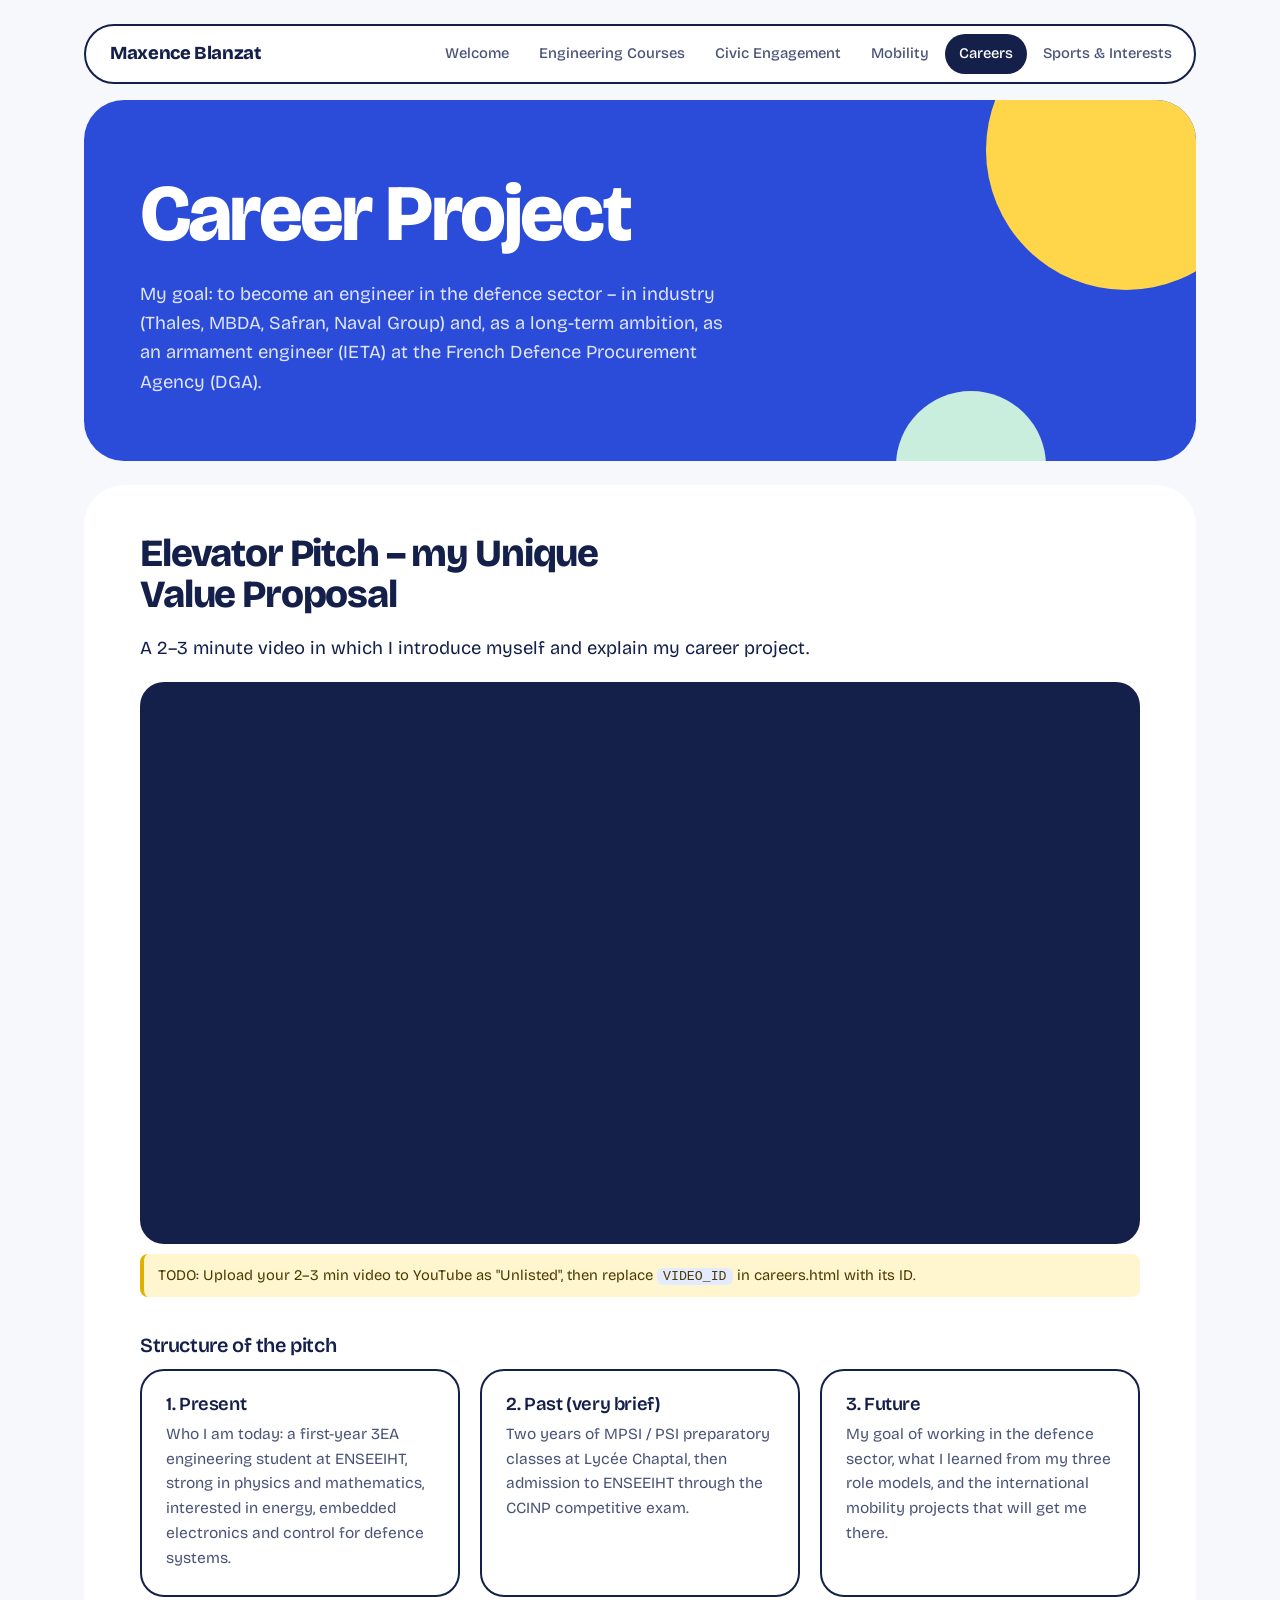
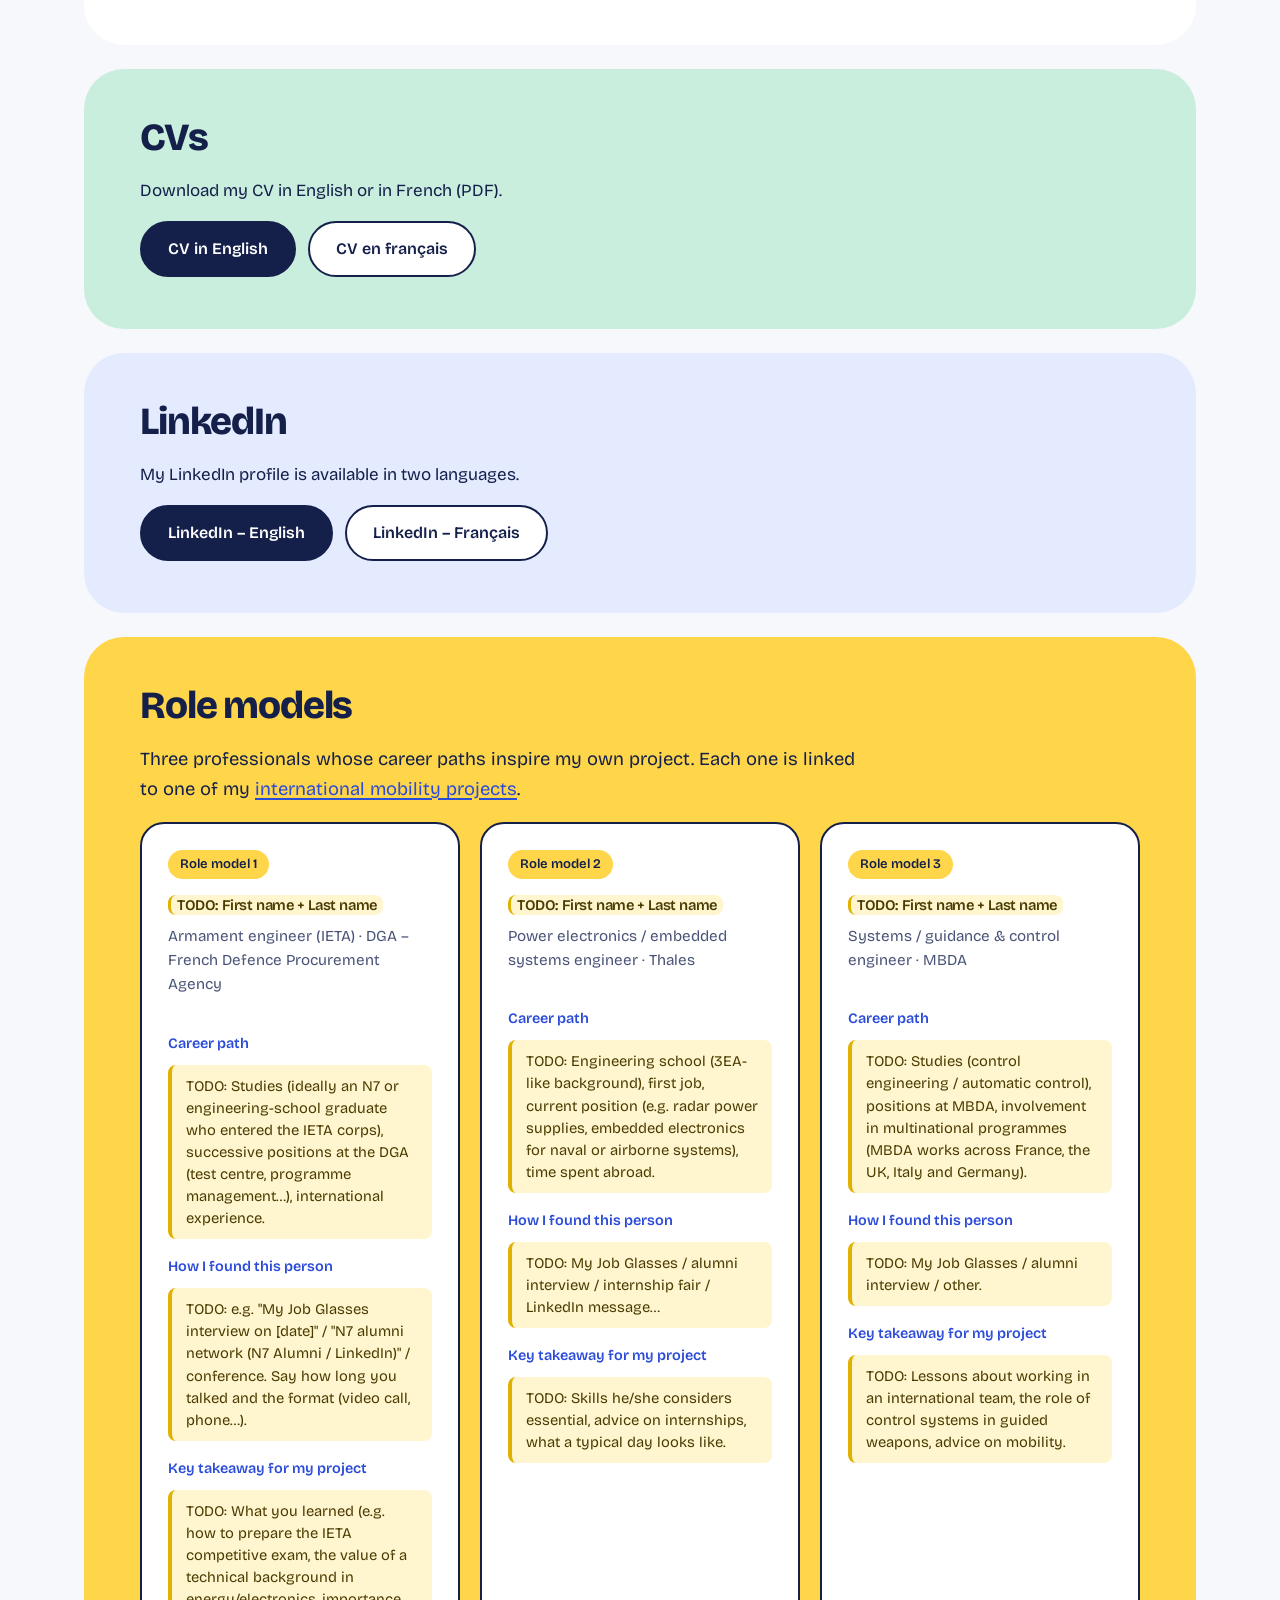
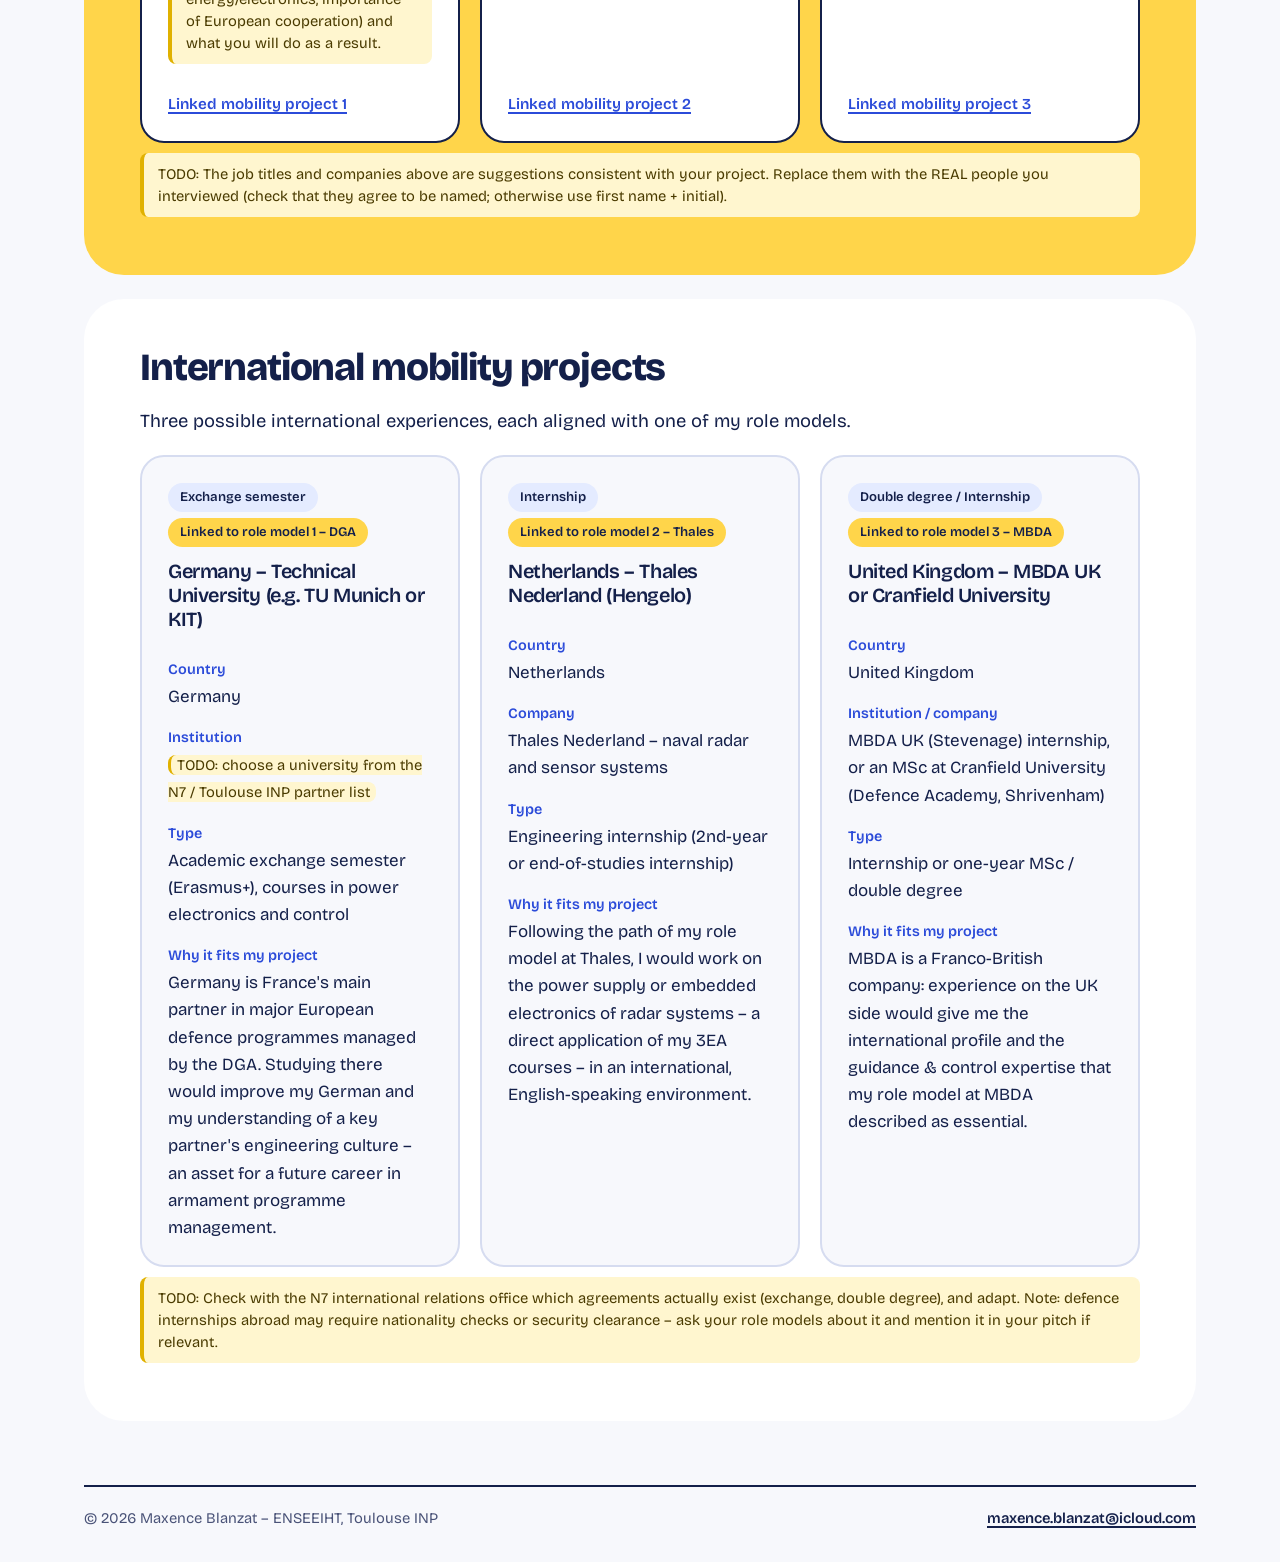
==== careers.html @ 6c9b97d9 "Add real CVs, hackathon project and internship - Publish EN and FR CVs, without the phone number - P" ====
<!DOCTYPE html>
<html lang="en">
<head>
  <meta charset="UTF-8">
  <meta name="viewport" content="width=device-width, initial-scale=1">
  <title>Careers | Maxence Blanzat – ePortfolio</title>
  <link rel="stylesheet" href="style.css?v=2">
</head>
<body>

<header class="site-header">
  <div class="container">
    <a class="brand" href="index.html">Maxence Blanzat <span>| ePortfolio</span></a>
    <nav aria-label="Main navigation">
      <ul class="nav">
        <li><a href="index.html">Welcome</a></li>
        <li><a href="projects.html">Engineering Courses</a></li>
        <li><a href="civic.html">Civic Engagement</a></li>
        <li><a href="mobility.html">Mobility</a></li>
        <li><a href="careers.html" class="active" aria-current="page">Careers</a></li>
        <li><a href="sports.html">Sports &amp; Interests</a></li>
      </ul>
    </nav>
  </div>
</header>

<section class="page-hero">
  <div class="container">
    <h1>Career Project</h1>
    <p>
      My goal: to become an engineer in the defence sector – in industry (Thales, MBDA, Safran,
      Naval Group) and, as a long-term ambition, as an armament engineer (IETA) at the French
      Defence Procurement Agency (DGA).
    </p>
  </div>
</section>

<main class="container">

  <!-- ================= ELEVATOR PITCH ================= -->
  <section class="section" id="elevator-pitch">
    <h2>Elevator Pitch – my Unique Value Proposal</h2>
    <p class="lead">A 2–3 minute video in which I introduce myself and explain my career project.</p>

    <div class="video-wrapper">
      <!-- Replace VIDEO_ID with the ID of your unlisted YouTube video
           (the part after "watch?v=" in the URL, e.g. dQw4w9WgXcQ) -->
      <iframe
        src="https://www.youtube-nocookie.com/embed/VIDEO_ID"
        title="Elevator pitch – Maxence Blanzat"
        loading="lazy"
        allow="accelerometer; autoplay; clipboard-write; encrypted-media; gyroscope; picture-in-picture; web-share"
        referrerpolicy="strict-origin-when-cross-origin"
        allowfullscreen></iframe>
    </div>
    <div class="todo">TODO: Upload your 2–3 min video to YouTube as "Unlisted", then replace <code>VIDEO_ID</code>
      in careers.html with its ID.</div>

    <h3>Structure of the pitch</h3>
    <div class="pitch-structure">
      <div>
        <h4>1. Present</h4>
        <p>Who I am today: a first-year 3EA engineering student at ENSEEIHT, strong in physics and
          mathematics, interested in energy, embedded electronics and control for defence systems.</p>
      </div>
      <div>
        <h4>2. Past (very brief)</h4>
        <p>Two years of MPSI / PSI preparatory classes at Lycée Chaptal, then admission to ENSEEIHT
          through the CCINP competitive exam.</p>
      </div>
      <div>
        <h4>3. Future</h4>
        <p>My goal of working in the defence sector, what I learned from my three role models, and the
          international mobility projects that will get me there.</p>
      </div>
    </div>
  </section>

  <!-- ================= CVs ================= -->
  <section class="section" id="cv">
    <h2>CVs</h2>
    <p>Download my CV in English or in French (PDF).</p>
    <div class="btn-row">
      <a class="btn" href="assets/cv/CV_EN.pdf" download>CV in English</a>
      <a class="btn outline" href="assets/cv/CV_FR.pdf" download>CV en français</a>
    </div>
  </section>

  <!-- ================= LINKEDIN ================= -->
  <section class="section" id="linkedin">
    <h2>LinkedIn</h2>
    <p>My LinkedIn profile is available in two languages.</p>
    <div class="btn-row">
      <a class="btn" href="https://www.linkedin.com/in/maxence-blanzat-713523433/?locale=en_US" target="_blank" rel="noopener">LinkedIn – English</a>
      <a class="btn outline" href="https://fr.linkedin.com/in/maxence-blanzat-713523433" target="_blank" rel="noopener">LinkedIn – Français</a>
    </div>  </section>

  <!-- ================= ROLE MODELS ================= -->
  <section class="section" id="role-models">
    <h2>Role models</h2>
    <p class="lead">
      Three professionals whose career paths inspire my own project. Each one is linked to one of my
      <a href="#mobility-projects">international mobility projects</a>.
    </p>

    <div class="grid">
      <!-- Role model 1 -->
      <article class="card" id="role-model-1">
        <span class="badge gold">Role model 1</span>
        <h3><span class="todo">TODO: First name + Last name</span></h3>
        <p class="meta">Armament engineer (IETA) · DGA – French Defence Procurement Agency</p>
        <dl>
          <dt>Career path</dt>
          <dd><div class="todo">TODO: Studies (ideally an N7 or engineering-school graduate who entered the IETA corps),
            successive positions at the DGA (test centre, programme management…), international experience.</div></dd>
          <dt>How I found this person</dt>
          <dd><div class="todo">TODO: e.g. "My Job Glasses interview on [date]" / "N7 alumni network (N7 Alumni / LinkedIn)" / conference.
            Say how long you talked and the format (video call, phone…).</div></dd>
          <dt>Key takeaway for my project</dt>
          <dd><div class="todo">TODO: What you learned (e.g. how to prepare the IETA competitive exam, the value of a technical
            background in energy/electronics, importance of European cooperation) and what you will do as a result.</div></dd>
        </dl>
        <a class="link-rm" href="#mobility-1">Linked mobility project 1</a>
      </article>

      <!-- Role model 2 -->
      <article class="card" id="role-model-2">
        <span class="badge gold">Role model 2</span>
        <h3><span class="todo">TODO: First name + Last name</span></h3>
        <p class="meta">Power electronics / embedded systems engineer · Thales</p>
        <dl>
          <dt>Career path</dt>
          <dd><div class="todo">TODO: Engineering school (3EA-like background), first job, current position
            (e.g. radar power supplies, embedded electronics for naval or airborne systems), time spent abroad.</div></dd>
          <dt>How I found this person</dt>
          <dd><div class="todo">TODO: My Job Glasses / alumni interview / internship fair / LinkedIn message…</div></dd>
          <dt>Key takeaway for my project</dt>
          <dd><div class="todo">TODO: Skills he/she considers essential, advice on internships, what a typical day looks like.</div></dd>
        </dl>
        <a class="link-rm" href="#mobility-2">Linked mobility project 2</a>
      </article>

      <!-- Role model 3 -->
      <article class="card" id="role-model-3">
        <span class="badge gold">Role model 3</span>
        <h3><span class="todo">TODO: First name + Last name</span></h3>
        <p class="meta">Systems / guidance &amp; control engineer · MBDA</p>
        <dl>
          <dt>Career path</dt>
          <dd><div class="todo">TODO: Studies (control engineering / automatic control), positions at MBDA, involvement in
            multinational programmes (MBDA works across France, the UK, Italy and Germany).</div></dd>
          <dt>How I found this person</dt>
          <dd><div class="todo">TODO: My Job Glasses / alumni interview / other.</div></dd>
          <dt>Key takeaway for my project</dt>
          <dd><div class="todo">TODO: Lessons about working in an international team, the role of control systems in
            guided weapons, advice on mobility.</div></dd>
        </dl>
        <a class="link-rm" href="#mobility-3">Linked mobility project 3</a>
      </article>
    </div>
    <div class="todo">TODO: The job titles and companies above are suggestions consistent with your project. Replace them with
      the REAL people you interviewed (check that they agree to be named; otherwise use first name + initial).</div>
  </section>

  <!-- ================= INTERNATIONAL MOBILITY PROJECTS ================= -->
  <section class="section" id="mobility-projects">
    <h2>International mobility projects</h2>
    <p class="lead">Three possible international experiences, each aligned with one of my role models.</p>

    <div class="grid">
      <!-- Mobility 1 -->
      <article class="card" id="mobility-1">
        <span class="badge">Exchange semester</span>
        <span class="badge gold">Linked to role model 1 – DGA</span>
        <h3>Germany – Technical University (e.g. TU Munich or KIT)</h3>
        <dl>
          <dt>Country</dt>
          <dd>Germany</dd>
          <dt>Institution</dt>
          <dd><span class="todo">TODO: choose a university from the N7 / Toulouse INP partner list</span></dd>
          <dt>Type</dt>
          <dd>Academic exchange semester (Erasmus+), courses in power electronics and control</dd>
          <dt>Why it fits my project</dt>
          <dd>Germany is France's main partner in major European defence programmes managed by the DGA.
            Studying there would improve my German and my understanding of a key partner's engineering
            culture – an asset for a future career in armament programme management.</dd>
        </dl>
      </article>

      <!-- Mobility 2 -->
      <article class="card" id="mobility-2">
        <span class="badge">Internship</span>
        <span class="badge gold">Linked to role model 2 – Thales</span>
        <h3>Netherlands – Thales Nederland (Hengelo)</h3>
        <dl>
          <dt>Country</dt>
          <dd>Netherlands</dd>
          <dt>Company</dt>
          <dd>Thales Nederland – naval radar and sensor systems</dd>
          <dt>Type</dt>
          <dd>Engineering internship (2nd-year or end-of-studies internship)</dd>
          <dt>Why it fits my project</dt>
          <dd>Following the path of my role model at Thales, I would work on the power supply or embedded
            electronics of radar systems – a direct application of my 3EA courses – in an international,
            English-speaking environment.</dd>
        </dl>
      </article>

      <!-- Mobility 3 -->
      <article class="card" id="mobility-3">
        <span class="badge">Double degree / Internship</span>
        <span class="badge gold">Linked to role model 3 – MBDA</span>
        <h3>United Kingdom – MBDA UK or Cranfield University</h3>
        <dl>
          <dt>Country</dt>
          <dd>United Kingdom</dd>
          <dt>Institution / company</dt>
          <dd>MBDA UK (Stevenage) internship, or an MSc at Cranfield University (Defence Academy, Shrivenham)</dd>
          <dt>Type</dt>
          <dd>Internship or one-year MSc / double degree</dd>
          <dt>Why it fits my project</dt>
          <dd>MBDA is a Franco-British company: experience on the UK side would give me the international
            profile and the guidance &amp; control expertise that my role model at MBDA described as essential.</dd>
        </dl>
      </article>
    </div>
    <div class="todo">TODO: Check with the N7 international relations office which agreements actually exist (exchange,
      double degree), and adapt. Note: defence internships abroad may require nationality checks or security clearance –
      ask your role models about it and mention it in your pitch if relevant.</div>
  </section>

</main>

<footer class="site-footer">
  <div class="container">
    <span>© 2026 Maxence Blanzat – ENSEEIHT, Toulouse INP</span>
    <a href="mailto:maxence.blanzat@icloud.com">maxence.blanzat@icloud.com</a>
  </div>
</footer>

</body>
</html>
---- style.css ----
/* ==========================================================
   ePortfolio — Maxence Blanzat — shared stylesheet
   Canva-style portfolio: flat colour blocks, rounded "slides",
   one bold grotesque, arch-framed portrait
   ========================================================== */

@import url("https://fonts.googleapis.com/css2?family=Bricolage+Grotesque:opsz,wght@12..96,400;12..96,500;12..96,600;12..96,800&display=swap");

:root {
  --bg: #f7f8fc;
  --white: #ffffff;
  --ink: #14204a;
  --ink-2: #4a5378;
  --ink-3: #7c84a3;
  --cobalt: #2b4bd9;
  --cobalt-dark: #1d36a8;
  --sky: #e4ebff;
  --butter: #ffd54a;
  --mint: #c9eedd;
  --line: #d6dcf0;
  --todo-bg: #fff6cf;
  --todo-bar: #e0b100;

  --font: "Bricolage Grotesque", "Segoe UI", system-ui, sans-serif;

  --max: 1160px;
  --r-xl: 40px;
  --r-lg: 24px;
  --r-md: 16px;
}

*,
*::before,
*::after { box-sizing: border-box; }

html { scroll-behavior: smooth; }
@media (prefers-reduced-motion: reduce) {
  html { scroll-behavior: auto; }
  *, *::before, *::after { transition: none !important; animation: none !important; }
}

body {
  margin: 0;
  font-family: var(--font);
  font-optical-sizing: auto;
  font-size: 17px;
  line-height: 1.6;
  color: var(--ink);
  background: var(--bg);
  -webkit-font-smoothing: antialiased;
}

img { max-width: 100%; height: auto; display: block; }

a {
  color: var(--cobalt);
  text-decoration-thickness: 2px;
  text-underline-offset: 3px;
}
a:hover { color: var(--ink); }

:focus-visible {
  outline: 3px solid var(--cobalt);
  outline-offset: 3px;
  border-radius: 6px;
}

h1, h2, h3, h4 {
  font-weight: 800;
  color: var(--ink);
  line-height: 1.05;
  margin: 0 0 .5em;
  letter-spacing: -.02em;
}
h1 { font-size: clamp(2.6rem, 7vw, 5rem); letter-spacing: -.035em; }
h2 { font-size: clamp(1.7rem, 3.4vw, 2.4rem); letter-spacing: -.03em; }
h3 { font-size: 1.25rem; font-weight: 600; line-height: 1.2; }
h4 { font-size: 1.05rem; font-weight: 600; }
p  { margin: 0 0 1em; }
strong { font-weight: 600; }
code { font-size: .9em; background: var(--sky); padding: 1px 6px; border-radius: 6px; }

.container {
  max-width: var(--max);
  margin: 0 auto;
  padding-inline: 24px;
}

/* ---------- Header: floating pill nav ---------- */

.site-header {
  position: sticky;
  top: 12px;
  z-index: 10;
  padding-top: 12px;
}

.site-header .container {
  display: flex;
  align-items: center;
  justify-content: space-between;
  gap: 16px;
  background: var(--white);
  border: 2px solid var(--ink);
  border-radius: 999px;
  padding: 8px 8px 8px 24px;
  max-width: calc(var(--max) - 48px);
}

.brand {
  font-weight: 800;
  font-size: 1.15rem;
  letter-spacing: -.02em;
  color: var(--ink);
  text-decoration: none;
  white-space: nowrap;
}
.brand span { display: none; }
.brand:hover { color: var(--cobalt); }

.site-header nav { min-width: 0; }

.nav {
  display: flex;
  gap: 2px;
  list-style: none;
  margin: 0;
  padding: 0;
  overflow-x: auto;
  scrollbar-width: none;
}
.nav::-webkit-scrollbar { display: none; }

.nav a {
  display: block;
  padding: 8px 14px;
  border-radius: 999px;
  color: var(--ink-2);
  text-decoration: none;
  font-size: .92rem;
  font-weight: 500;
  white-space: nowrap;
}
.nav a:hover { background: var(--sky); color: var(--ink); }
.nav a.active,
.nav a[aria-current="page"] {
  background: var(--ink);
  color: var(--white);
}

/* ---------- Page hero (inner pages): big colour slide ---------- */

.page-hero { padding-block: 28px 0; }

.page-hero .container {
  position: relative;
  overflow: hidden;
  background: var(--cobalt);
  color: var(--white);
  border-radius: var(--r-xl);
  padding: 72px 56px 64px;
  max-width: calc(var(--max) - 48px);
}
.page-hero .container::before,
.page-hero .container::after {
  content: "";
  position: absolute;
  border-radius: 50%;
  pointer-events: none;
}
.page-hero .container::before {
  width: 280px; height: 280px;
  right: -70px; top: -90px;
  background: var(--butter);
}
.page-hero .container::after {
  width: 150px; height: 150px;
  right: 150px; bottom: -80px;
  background: var(--mint);
}
.page-hero h1 {
  position: relative;
  z-index: 1;
  color: var(--white);
  max-width: 14ch;
  margin-bottom: .3em;
}
.page-hero p {
  position: relative;
  z-index: 1;
  max-width: 600px;
  margin: 0;
  font-size: 1.15rem;
  color: #dfe5ff;
}

/* ---------- Home hero: stacked name + arch portrait ---------- */

.hero-home .container {
  display: grid;
  grid-template-columns: minmax(0, 1.25fr) minmax(0, 1fr);
  gap: 40px;
  align-items: center;
  background: var(--sky);
  color: var(--ink);
  padding: 64px 56px;
}
.hero-home .container::before {
  width: 360px; height: 360px;
  right: 6%; top: 50%;
  transform: translateY(-50%);
  background: var(--butter);
}
.hero-home .container::after {
  width: 120px; height: 120px;
  right: -30px; left: auto; bottom: -40px;
  background: var(--mint);
}

.hero-text { position: relative; z-index: 1; }

.hello {
  display: inline-block;
  background: var(--white);
  border: 2px solid var(--ink);
  border-radius: 999px;
  padding: 4px 16px;
  font-weight: 600;
  margin-bottom: 20px;
}

.hero-home h1 {
  color: var(--ink);
  font-size: clamp(3.2rem, 9vw, 7rem);
  line-height: .88;
  letter-spacing: -.05em;
  max-width: none;
  margin-bottom: 28px;
}
.hero-home h1 span { display: block; }

.hero-home p { color: var(--ink-2); font-size: 1.08rem; max-width: 520px; }
.hero-home p.tagline {
  color: var(--ink);
  font-size: 1.3rem;
  font-weight: 500;
  line-height: 1.35;
  margin-bottom: .6em;
}
.hero-home .btn-row { margin-top: 28px; position: relative; }

.hero-visual {
  position: relative;
  z-index: 1;
  justify-self: center;
  width: min(100%, 340px);
}
.profile-photo {
  width: 100%;
  aspect-ratio: 4 / 5;
  object-fit: cover;
  object-position: 50% 30%;
  border-radius: 999px 999px var(--r-lg) var(--r-lg);
  border: 3px solid var(--ink);
  background: var(--white);
}
.sticker {
  position: absolute;
  left: -34px;
  bottom: 40px;
  width: 112px;
  height: 112px;
  display: grid;
  place-content: center;
  text-align: center;
  background: var(--cobalt);
  color: var(--white);
  border: 3px solid var(--ink);
  border-radius: 50%;
  font-weight: 800;
  font-size: 1.05rem;
  line-height: 1.1;
  transform: rotate(-12deg);
}
.sticker small { display: block; font-weight: 500; font-size: .78rem; }

/* ---------- Sections: rounded colour "slides" ---------- */

main {
  padding-block: 24px 64px;
  display: flex;
  flex-direction: column;
  gap: 24px;
}

.section {
  background: var(--white);
  border-radius: var(--r-xl);
  padding: 48px 56px;
  scroll-margin-top: 110px;
}
main > .section:nth-of-type(4n + 2) { background: var(--mint); }
main > .section:nth-of-type(4n + 3) { background: var(--sky); }
main > .section:nth-of-type(4n + 4) { background: var(--butter); }

.section > h2 { max-width: 22ch; margin-bottom: 20px; }
.section > h3 { margin-top: 36px; }
.section > p { max-width: 720px; }
.lead { font-size: 1.15rem; color: var(--ink-2); max-width: 720px; }
.section .lead { color: var(--ink); }

/* ---------- Cards ---------- */

.grid {
  display: grid;
  gap: 20px;
  grid-template-columns: repeat(auto-fit, minmax(250px, 1fr));
  margin-top: 8px;
}
.grid-2 { grid-template-columns: repeat(auto-fit, minmax(320px, 1fr)); }

.card {
  background: var(--white);
  border: 2px solid var(--ink);
  border-radius: var(--r-lg);
  padding: 26px 26px 24px;
  display: flex;
  flex-direction: column;
}
main > .section:nth-of-type(4n + 1) .card { background: var(--bg); border-color: var(--line); }

.card h3 { margin-bottom: .35em; }
.card .meta {
  color: var(--ink-2);
  font-size: .95rem;
  margin-bottom: 1em;
}

.card dl { margin: 4px 0 0; }
.card dt {
  font-weight: 600;
  font-size: .9rem;
  color: var(--cobalt);
  margin-top: 16px;
}
.card dd { margin: 2px 0 0; }

.badge {
  align-self: flex-start;
  display: inline-block;
  background: var(--sky);
  color: var(--ink);
  font-size: .82rem;
  font-weight: 600;
  padding: 4px 12px;
  border-radius: 999px;
  margin: 0 6px 12px 0;
}
.badge.gold { background: var(--butter); }
.card .badge + .badge { margin-top: -6px; }

.link-rm {
  align-self: flex-start;
  margin-top: auto;
  padding-top: 18px;
  font-weight: 600;
  font-size: .95rem;
}

ul.clean { padding-left: 0; margin: 0 0 1em; list-style: none; }
ul.clean li {
  position: relative;
  padding: 5px 0 5px 22px;
}
ul.clean li::before {
  content: "";
  position: absolute;
  left: 0;
  top: .85em;
  width: 10px;
  height: 10px;
  border-radius: 50%;
  background: var(--cobalt);
}

/* ---------- Buttons: pills ---------- */

.btn-row { display: flex; flex-wrap: wrap; gap: 12px; margin: 12px 0 4px; }

.btn {
  display: inline-block;
  padding: 13px 26px;
  font-size: 1rem;
  font-weight: 600;
  text-decoration: none;
  background: var(--ink);
  color: var(--white);
  border: 2px solid var(--ink);
  border-radius: 999px;
  transition: transform .15s ease;
}
.btn:hover { background: var(--cobalt); border-color: var(--cobalt); color: var(--white); transform: translateY(-2px); }
.btn.outline { background: var(--white); color: var(--ink); }
.btn.outline:hover { background: var(--ink); border-color: var(--ink); color: var(--white); }

/* ---------- Responsive video ---------- */

.video-wrapper {
  position: relative;
  width: 100%;
  aspect-ratio: 16 / 9;
  background: var(--ink);
  border-radius: var(--r-lg);
  overflow: hidden;
  margin-top: 8px;
}
.video-wrapper iframe {
  position: absolute;
  inset: 0;
  width: 100%;
  height: 100%;
  border: 0;
}

/* Pitch structure is a real sequence: numbered steps */
.pitch-structure {
  display: grid;
  grid-template-columns: repeat(auto-fit, minmax(220px, 1fr));
  gap: 20px;
  margin-top: 12px;
}
.pitch-structure div {
  background: var(--white);
  border: 2px solid var(--ink);
  border-radius: var(--r-lg);
  padding: 24px;
}
.pitch-structure h4 { margin-bottom: .4em; font-size: 1.15rem; }
.pitch-structure p { margin: 0; font-size: .97rem; color: var(--ink-2); }

/* ---------- Home: page tiles ---------- */

.quick-links { grid-template-columns: repeat(auto-fit, minmax(170px, 1fr)); }
.quick-links a.card {
  text-decoration: none;
  color: var(--ink);
  min-height: 170px;
  justify-content: flex-end;
  border-color: var(--ink);
  transition: transform .15s ease;
}
.quick-links a.card:nth-child(5n + 1) { background: var(--cobalt); color: var(--white); }
.quick-links a.card:nth-child(5n + 2) { background: var(--butter); }
.quick-links a.card:nth-child(5n + 3) { background: var(--mint); }
.quick-links a.card:nth-child(5n + 4) { background: var(--white); }
.quick-links a.card:nth-child(5n + 5) { background: var(--sky); }
.quick-links a.card:nth-child(5n + 1) h3 { color: var(--white); }
.quick-links a.card:nth-child(5n + 1) p { color: #dfe5ff; }
.quick-links a.card h3 { font-size: 1.3rem; font-weight: 800; letter-spacing: -.02em; }
.quick-links a.card p { margin: 0; font-size: .95rem; color: var(--ink-2); }
.quick-links a.card:hover { transform: translateY(-4px) rotate(-1deg); }

/* ---------- Contact links with icons ---------- */

.contact-links { list-style: none; margin: 0; padding: 0; display: flex; flex-wrap: wrap; gap: 12px; }
.contact-links a {
  display: inline-flex;
  align-items: center;
  gap: 12px;
  padding: 10px 20px 10px 12px;
  background: var(--white);
  border: 2px solid var(--ink);
  border-radius: 999px;
  color: var(--ink);
  font-weight: 600;
  text-decoration: none;
  overflow-wrap: anywhere;
}
.contact-links a:hover { background: var(--ink); color: var(--white); }
.contact-links .icon {
  flex: none;
  width: 28px;
  height: 28px;
  padding: 6px;
  border-radius: 50%;
  background: var(--cobalt);
  fill: var(--white);
}
.visually-hidden {
  position: absolute;
  width: 1px;
  height: 1px;
  overflow: hidden;
  clip: rect(0 0 0 0);
  white-space: nowrap;
}

/* ---------- TODO placeholders ---------- */

.todo {
  background: var(--todo-bg);
  border-left: 4px solid var(--todo-bar);
  border-radius: 8px;
  padding: 10px 14px;
  margin: 10px 0;
  color: #4a3b00;
  font-size: .92rem;
  line-height: 1.5;
}
span.todo {
  display: inline;
  padding: 1px 6px;
  margin: 0;
  border-left-width: 3px;
}

/* ---------- Footer ---------- */

.site-footer {
  font-size: .92rem;
  color: var(--ink-2);
  padding-block: 0 32px;
}
.site-footer .container {
  display: flex;
  flex-wrap: wrap;
  justify-content: space-between;
  gap: 8px 24px;
  border-top: 2px solid var(--ink);
  padding-top: 20px;
  max-width: calc(var(--max) - 48px);
  padding-inline: 0;
}
.site-footer a { color: var(--ink); font-weight: 600; }

/* ---------- Tablet / mobile ---------- */

@media (max-width: 960px) {
  .site-header .container {
    flex-direction: column;
    align-items: stretch;
    border-radius: var(--r-lg);
    padding: 12px 8px 8px;
    gap: 8px;
  }
  .brand { padding-left: 12px; }
  .hero-home .container { grid-template-columns: 1fr; }
  .hero-visual { width: min(80%, 300px); }
}

@media (max-width: 680px) {
  body { font-size: 16px; }
  .container { padding-inline: 16px; }
  .site-header { position: static; }
  .site-header .container,
  .page-hero .container,
  .site-footer .container { margin-inline: 16px; }
  .site-footer .container { padding-inline: 0; }
  .page-hero .container { padding: 48px 24px 44px; border-radius: var(--r-lg); }
  .page-hero .container::before { width: 130px; height: 130px; right: -65px; top: -65px; }
  .page-hero .container::after { display: none; }
  .hero-home .container { padding: 40px 24px; }
  .hero-home .container::before { width: 240px; height: 240px; top: auto; bottom: 40px; transform: none; right: -40px; }
  .sticker { width: 92px; height: 92px; left: -16px; font-size: .9rem; }
  .section { padding: 32px 22px; border-radius: var(--r-lg); }
  .card { padding: 22px 20px; }
  .grid-2 { grid-template-columns: 1fr; }
}

@media print {
  .site-header, .site-footer, .video-wrapper { display: none; }
  .section, .page-hero .container { background: none !important; padding: 0; }
}
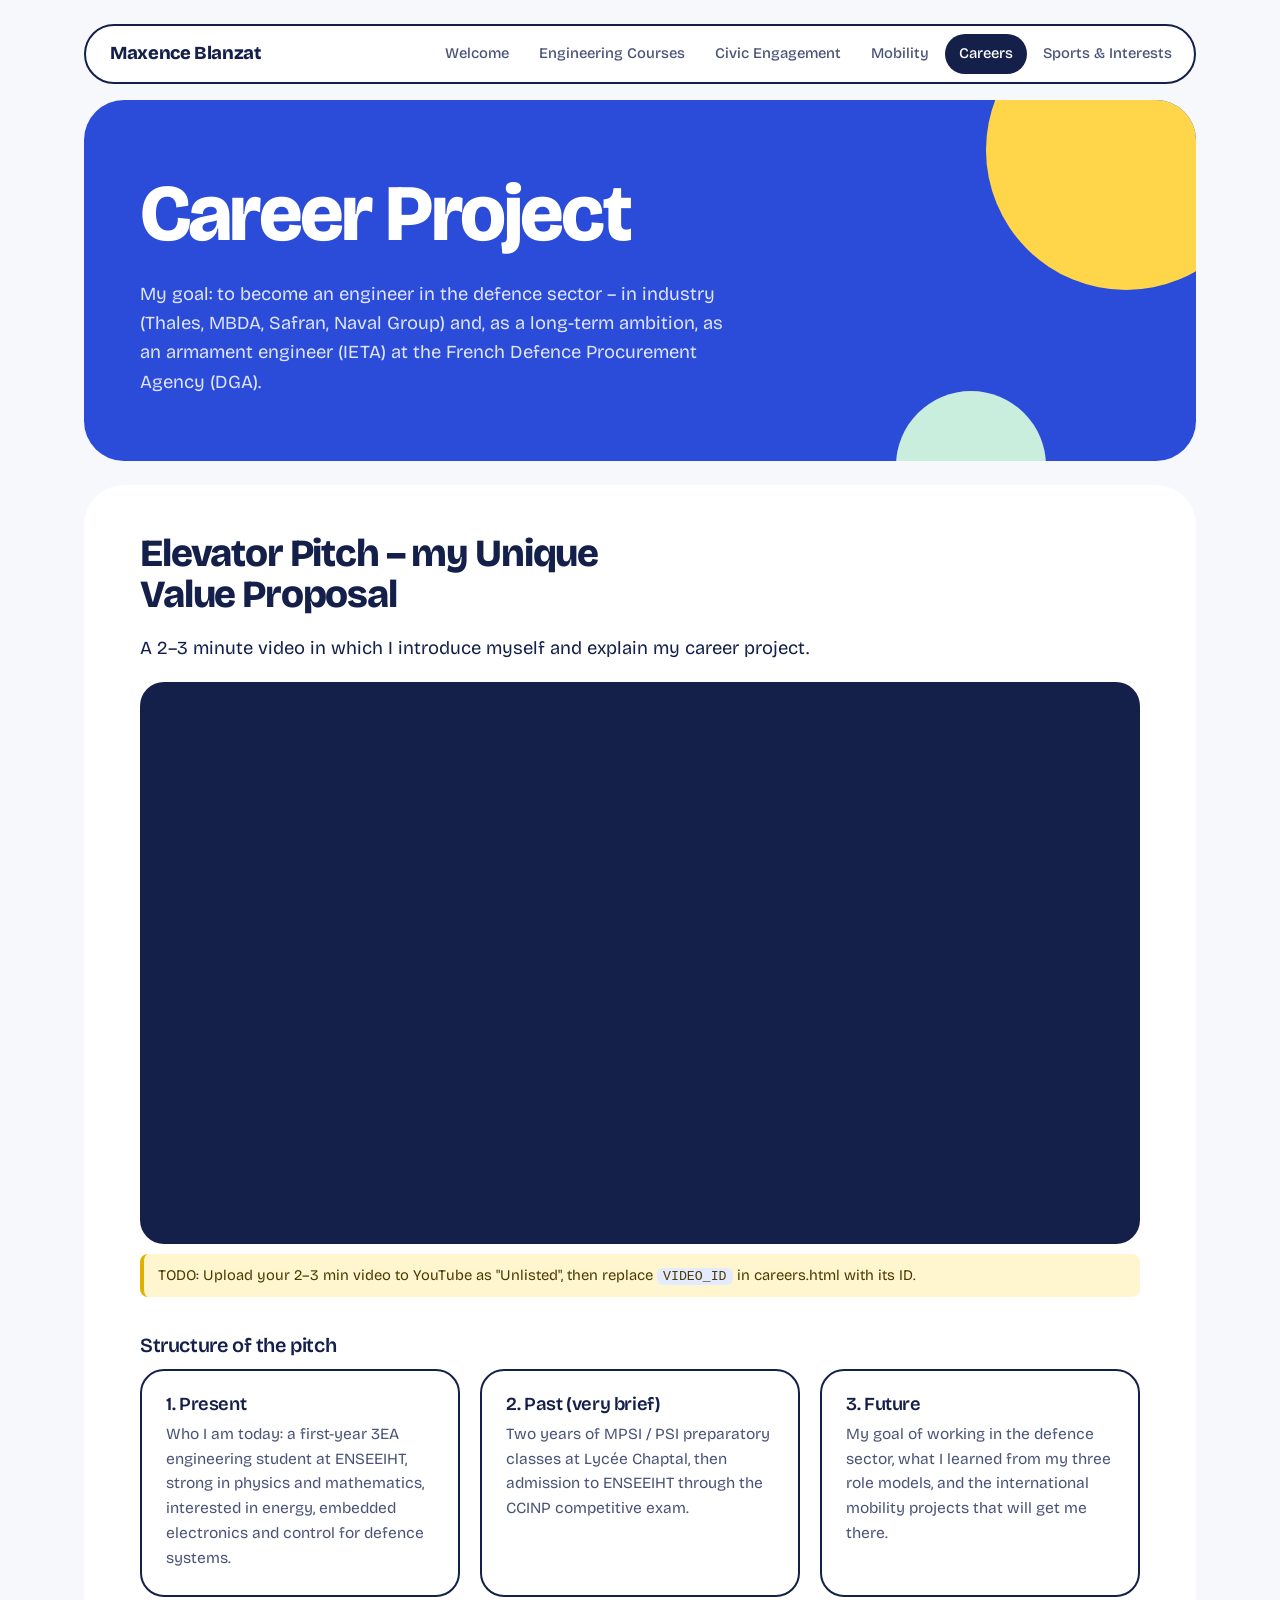
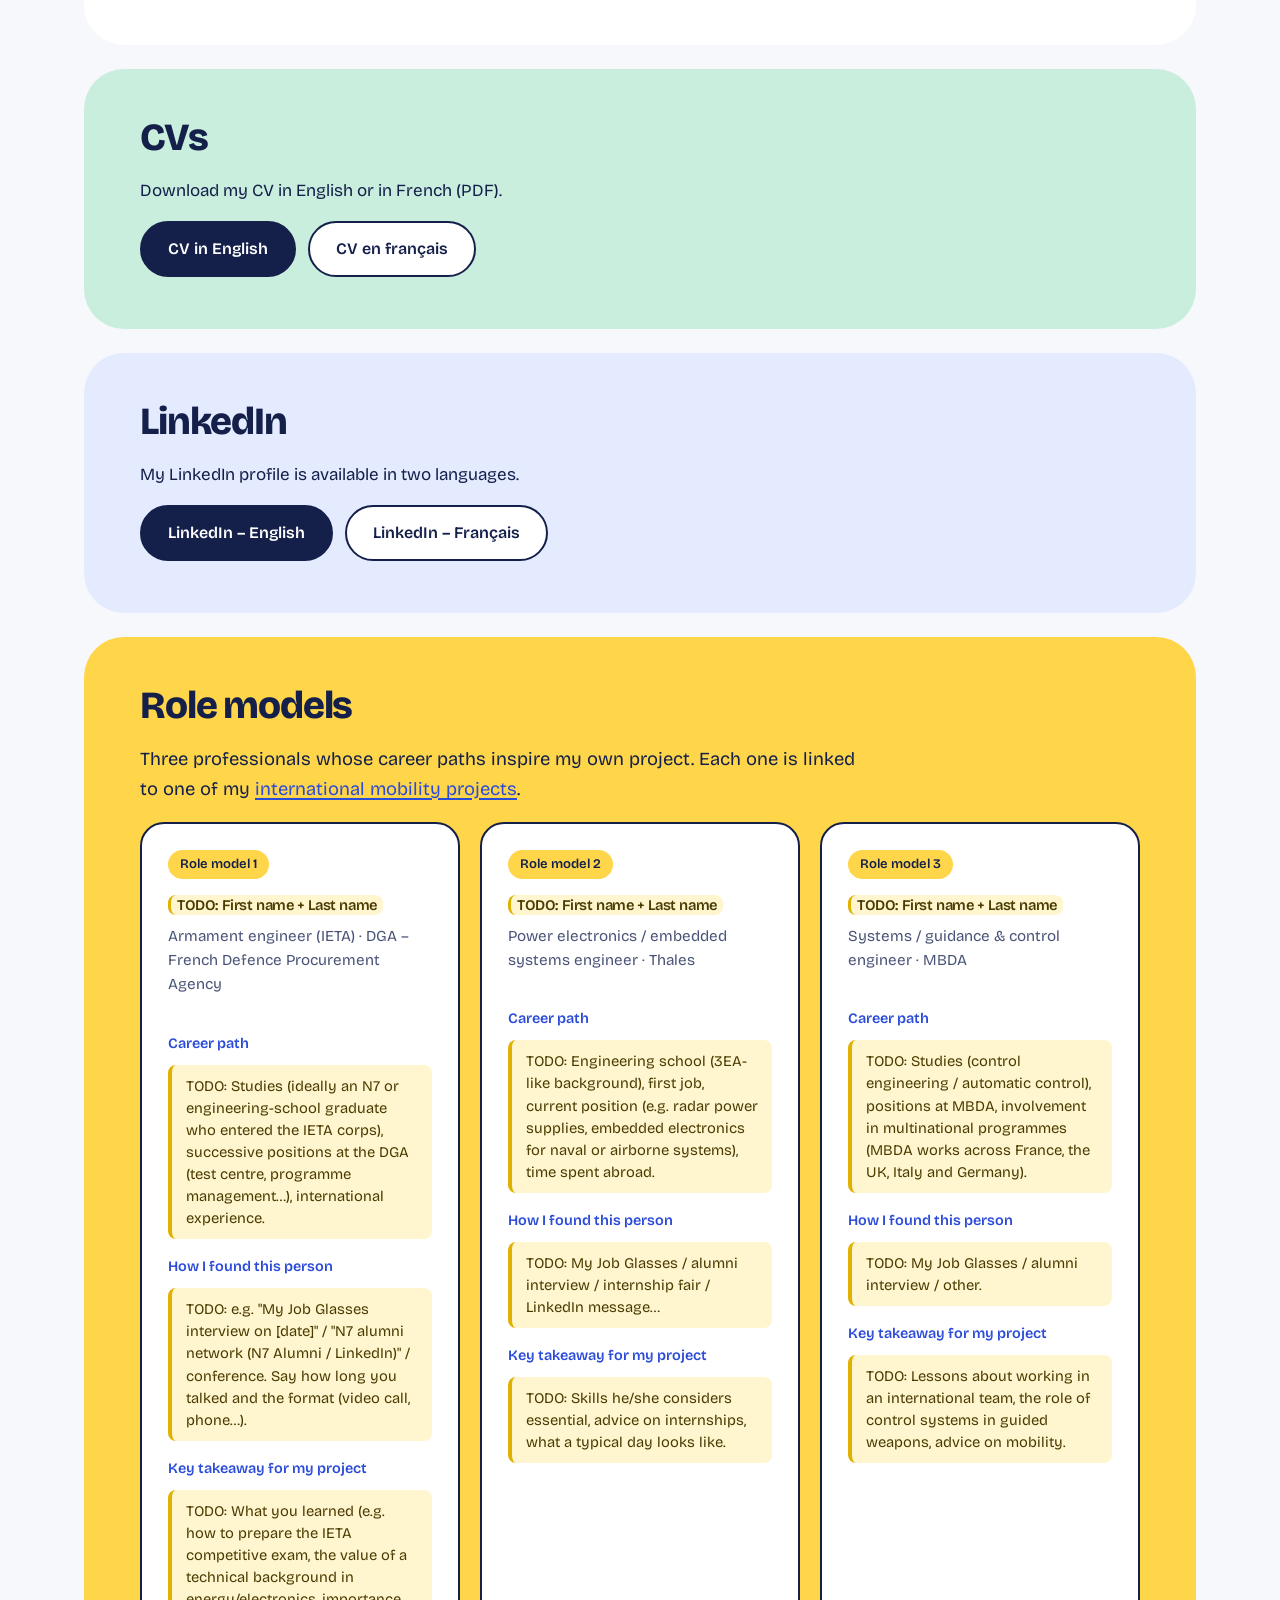
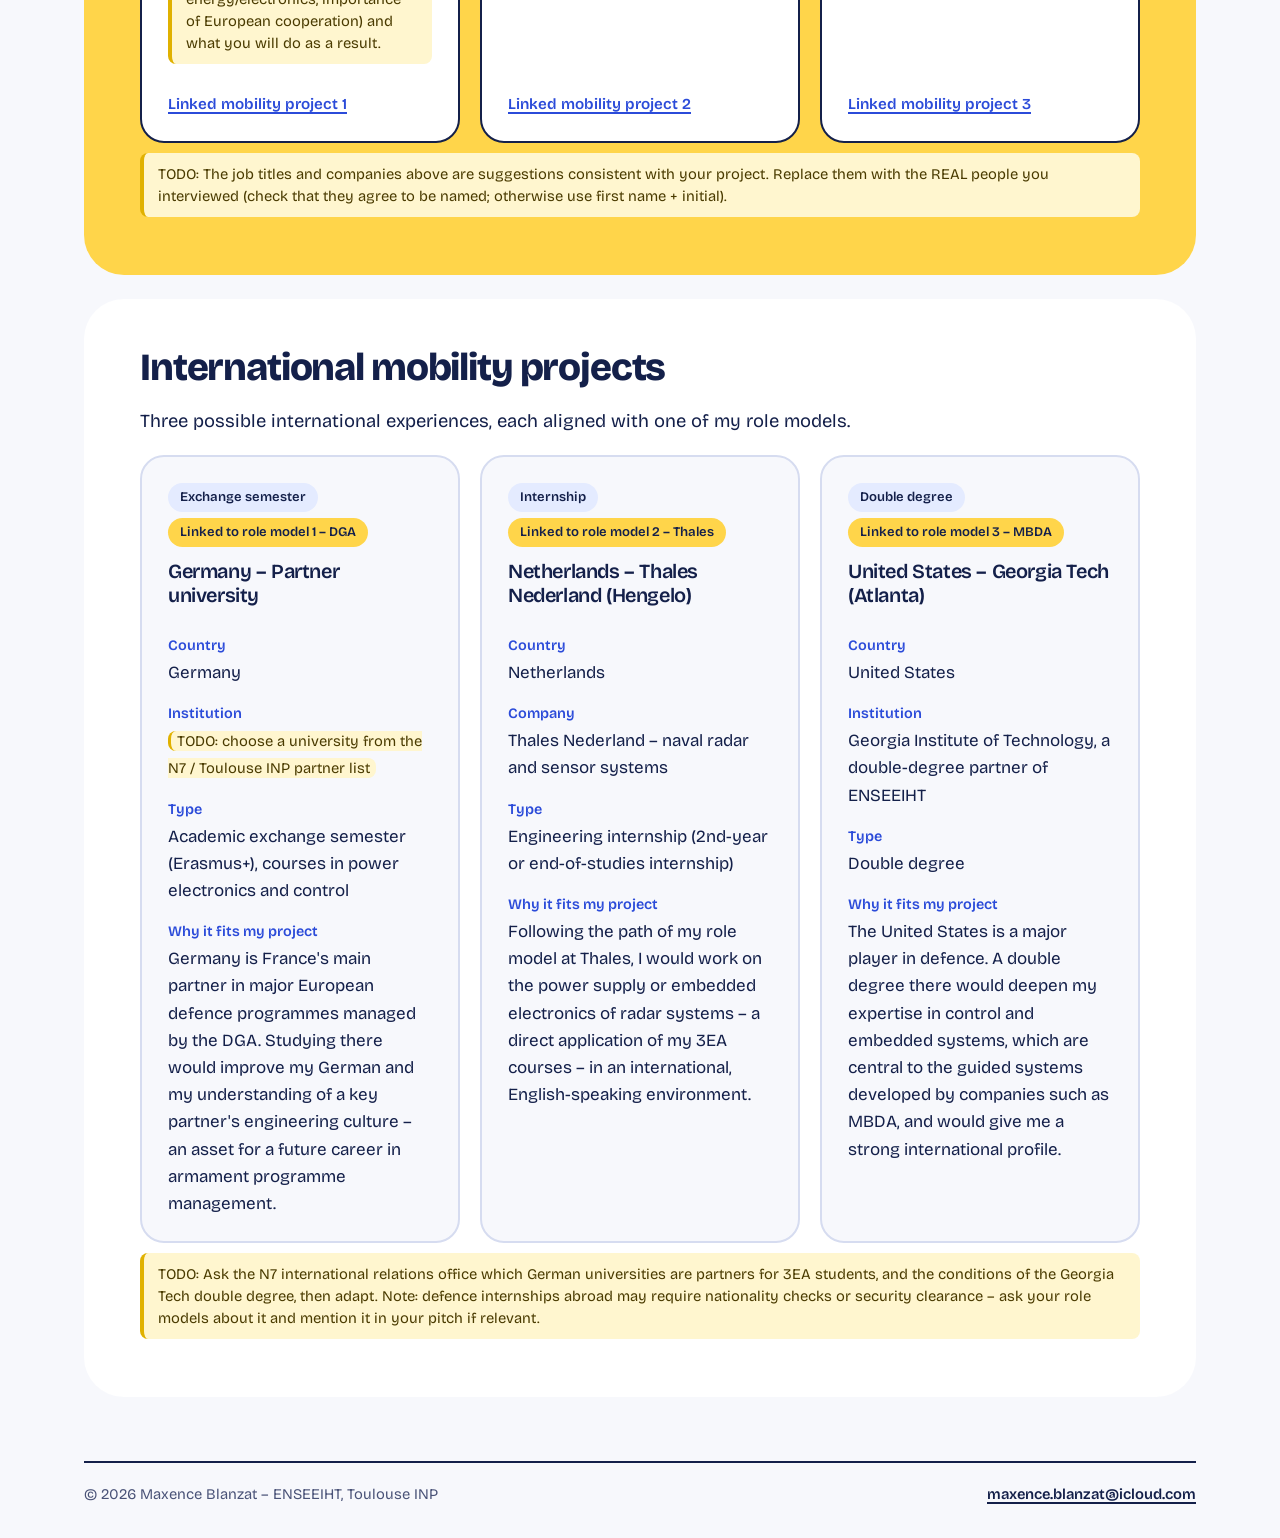
==== commit abe14b3e: "Update mobility projects after checking N7 agreements - Germany: no named university until a partner" ====
--- a/careers.html
+++ b/careers.html
@@ -172,7 +172,7 @@
       <article class="card" id="mobility-1">
         <span class="badge">Exchange semester</span>
         <span class="badge gold">Linked to role model 1 – DGA</span>
-        <h3>Germany – Technical University (e.g. TU Munich or KIT)</h3>
+        <h3>Germany – Partner university</h3>
         <dl>
           <dt>Country</dt>
           <dd>Germany</dd>
@@ -208,25 +208,26 @@
 
       <!-- Mobility 3 -->
       <article class="card" id="mobility-3">
-        <span class="badge">Double degree / Internship</span>
+        <span class="badge">Double degree</span>
         <span class="badge gold">Linked to role model 3 – MBDA</span>
-        <h3>United Kingdom – MBDA UK or Cranfield University</h3>
+        <h3>United States – Georgia Tech (Atlanta)</h3>
         <dl>
           <dt>Country</dt>
-          <dd>United Kingdom</dd>
-          <dt>Institution / company</dt>
-          <dd>MBDA UK (Stevenage) internship, or an MSc at Cranfield University (Defence Academy, Shrivenham)</dd>
+          <dd>United States</dd>
+          <dt>Institution</dt>
+          <dd>Georgia Institute of Technology, a double-degree partner of ENSEEIHT</dd>
           <dt>Type</dt>
-          <dd>Internship or one-year MSc / double degree</dd>
+          <dd>Double degree</dd>
           <dt>Why it fits my project</dt>
-          <dd>MBDA is a Franco-British company: experience on the UK side would give me the international
-            profile and the guidance &amp; control expertise that my role model at MBDA described as essential.</dd>
-        </dl>
-      </article>
-    </div>
-    <div class="todo">TODO: Check with the N7 international relations office which agreements actually exist (exchange,
-      double degree), and adapt. Note: defence internships abroad may require nationality checks or security clearance –
-      ask your role models about it and mention it in your pitch if relevant.</div>
+          <dd>The United States is a major player in defence. A double degree there would deepen my
+            expertise in control and embedded systems, which are central to the guided systems developed
+            by companies such as MBDA, and would give me a strong international profile.</dd>
+        </dl>
+      </article>
+    </div>
+    <div class="todo">TODO: Ask the N7 international relations office which German universities are partners for 3EA students,
+      and the conditions of the Georgia Tech double degree, then adapt. Note: defence internships abroad may require
+      nationality checks or security clearance – ask your role models about it and mention it in your pitch if relevant.</div>
   </section>
 
 </main>
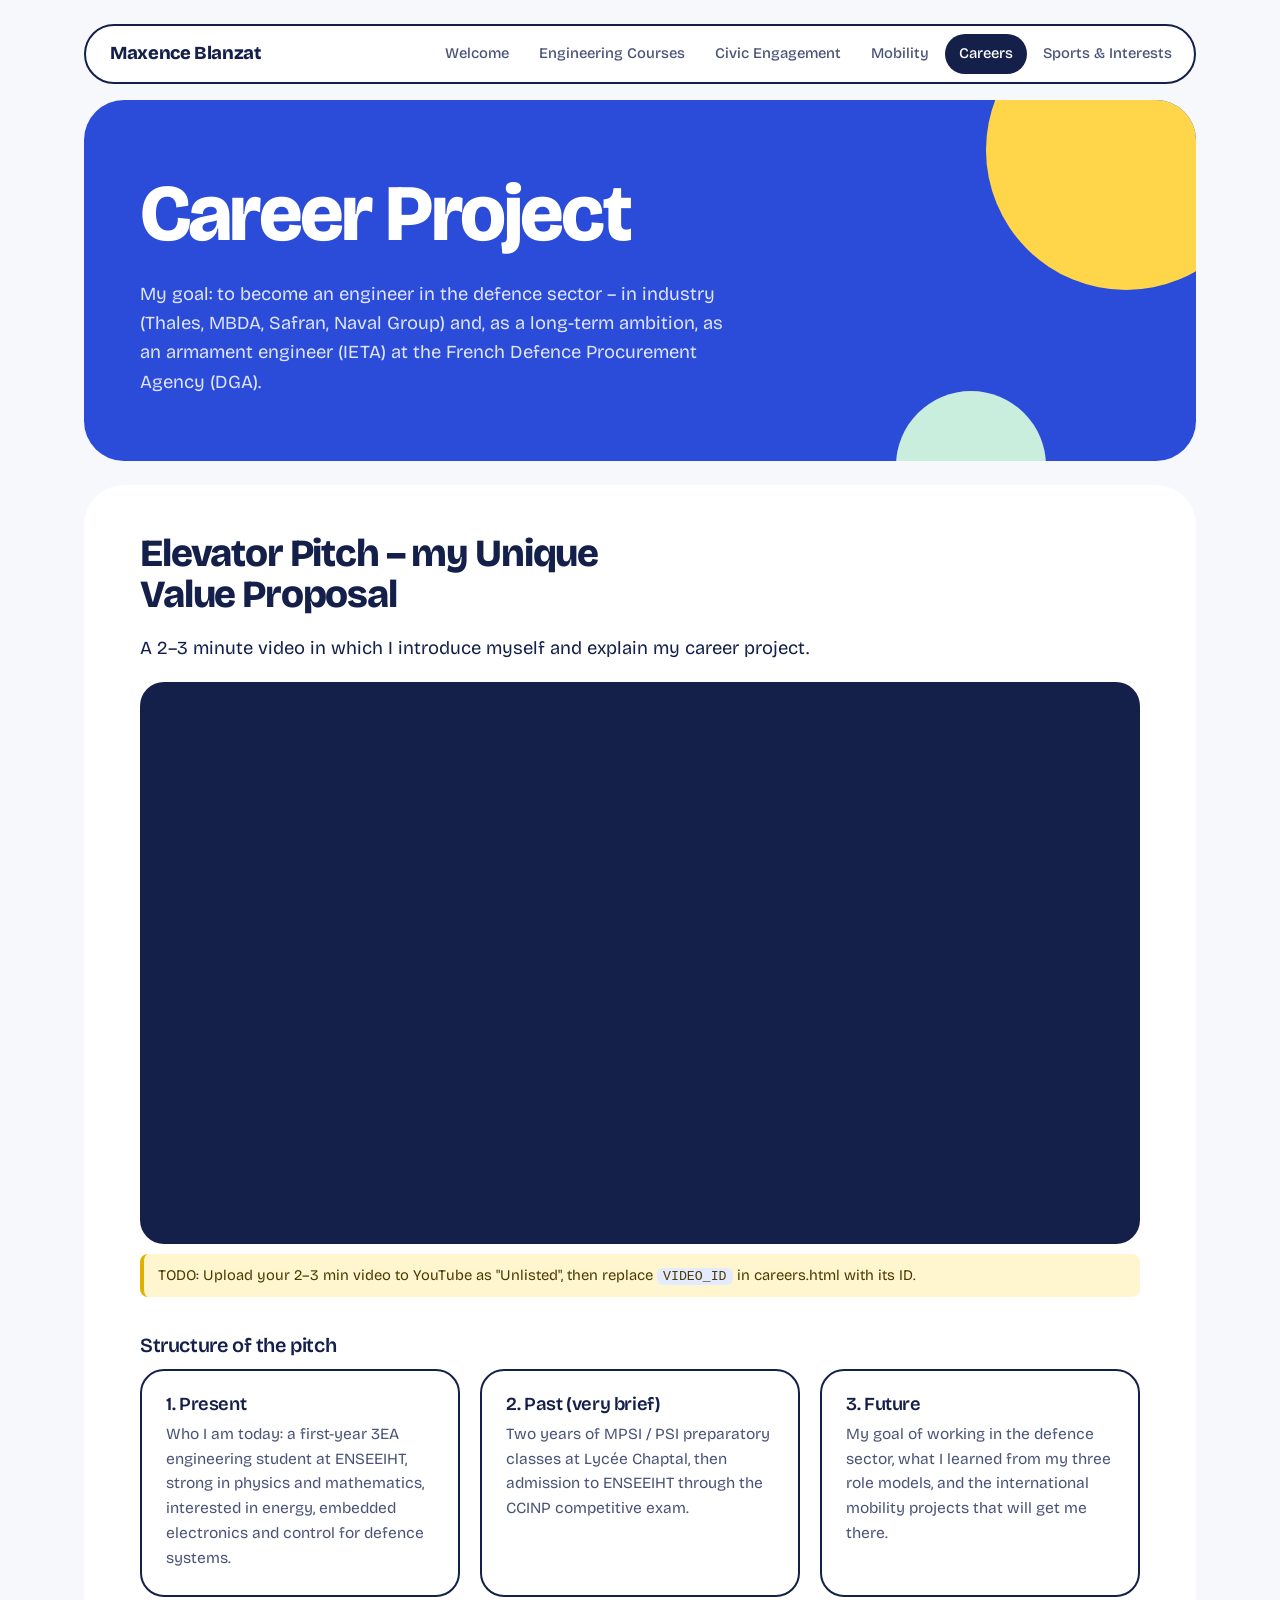
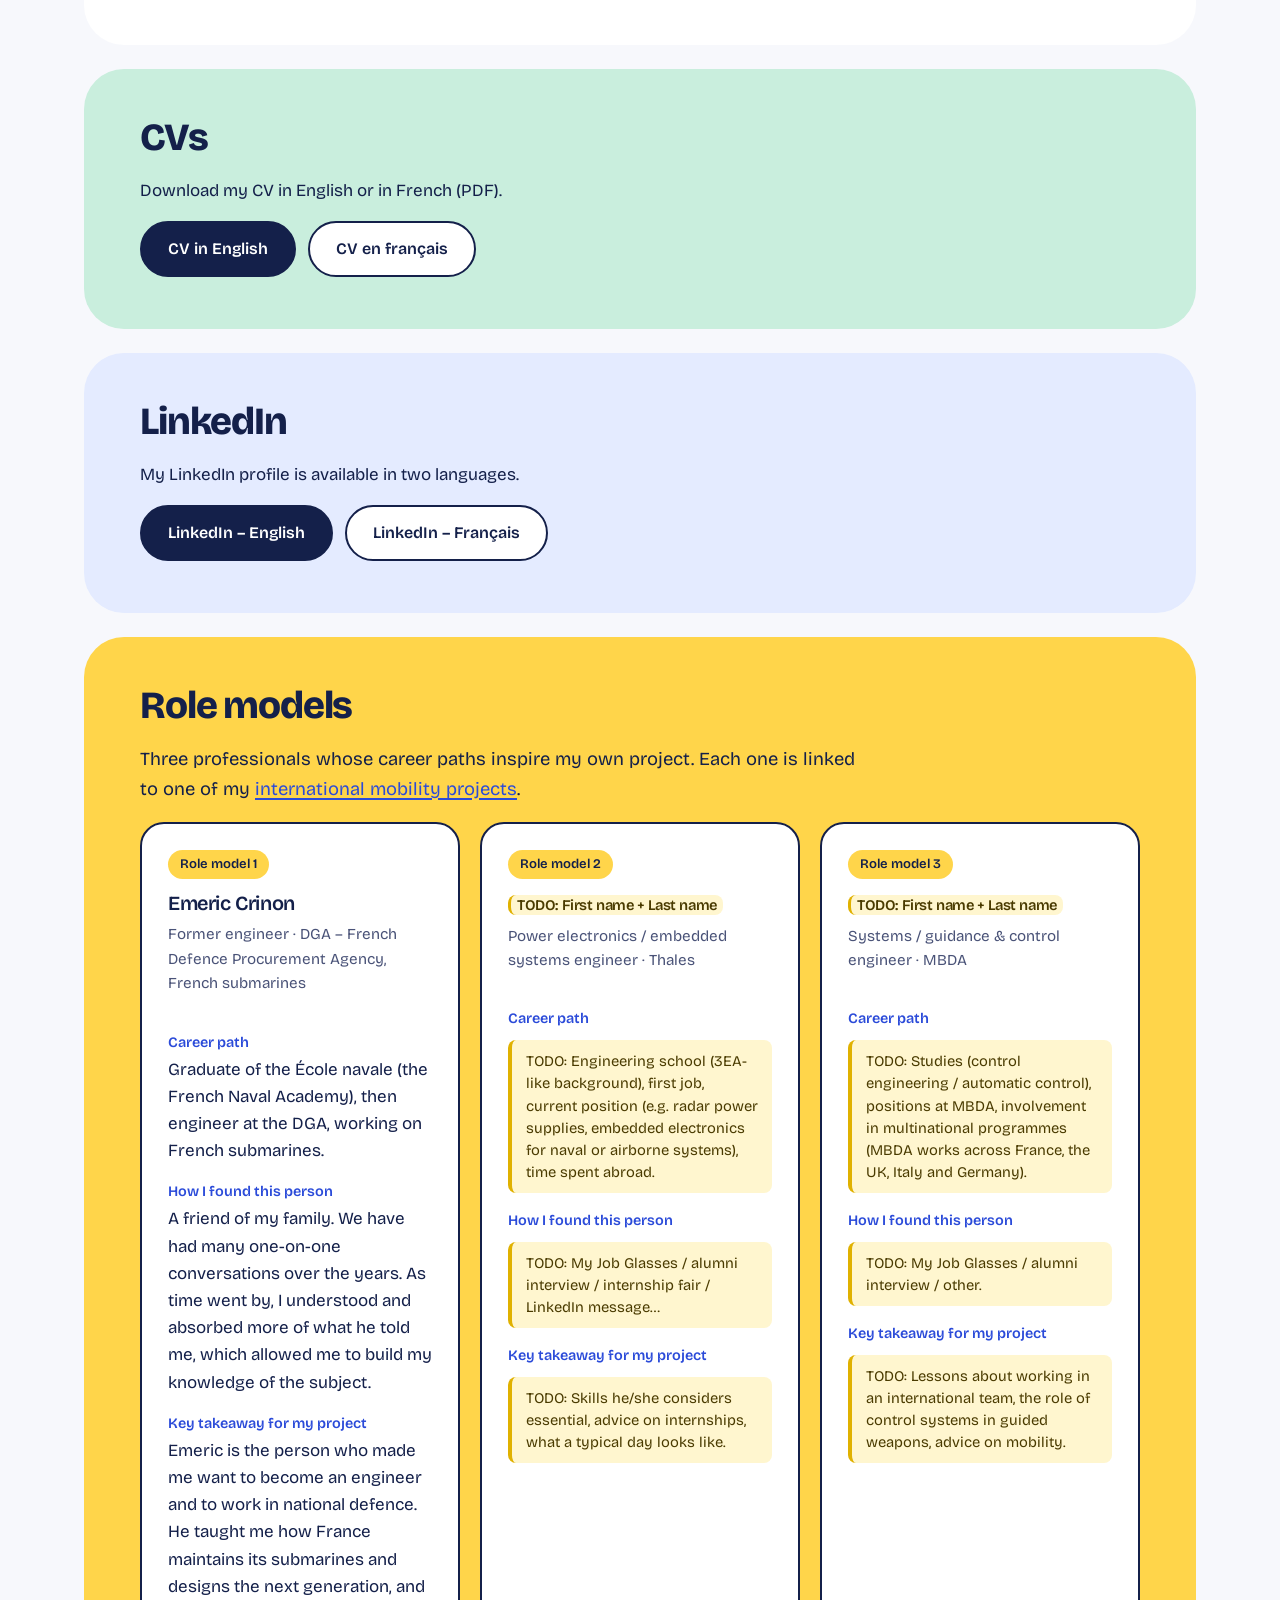
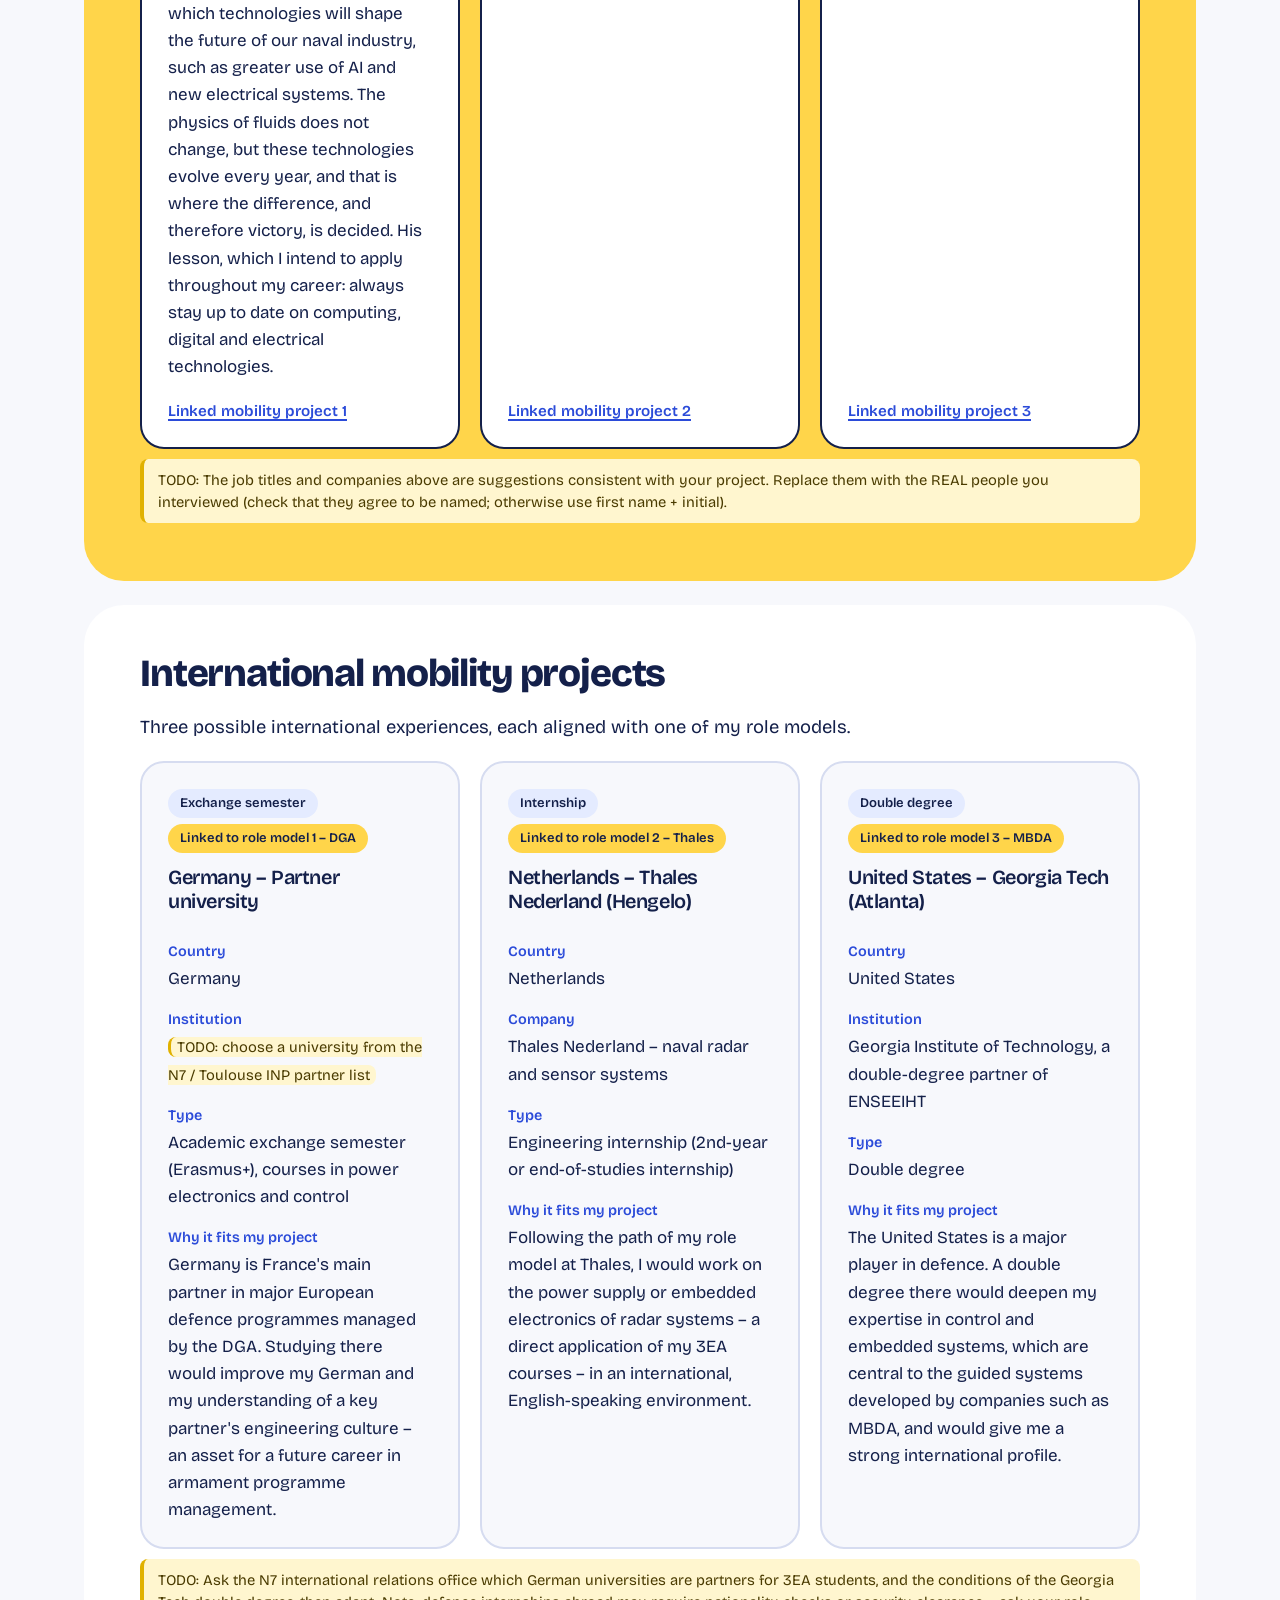
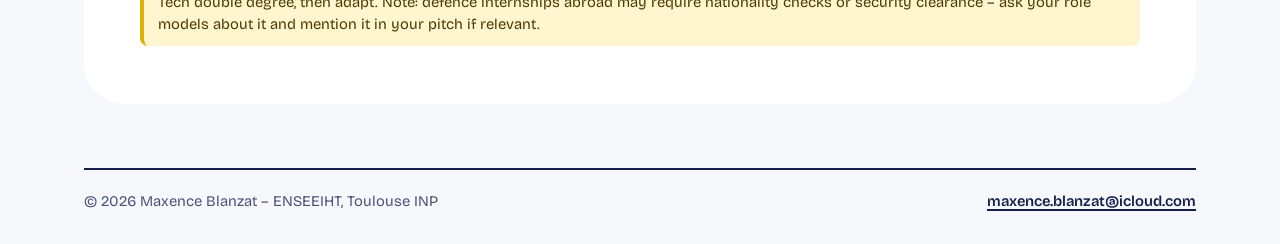
==== commit b6e5a2b3: "Add Emeric Crinon as first role model Co-Authored-By: Claude Opus 5.5 <noreply@anthropic.com>" ====
--- a/careers.html
+++ b/careers.html
@@ -107,18 +107,24 @@
       <!-- Role model 1 -->
       <article class="card" id="role-model-1">
         <span class="badge gold">Role model 1</span>
-        <h3><span class="todo">TODO: First name + Last name</span></h3>
-        <p class="meta">Armament engineer (IETA) · DGA – French Defence Procurement Agency</p>
+        <h3>Emeric Crinon</h3>
+        <p class="meta">Former engineer · DGA – French Defence Procurement Agency, French submarines</p>
         <dl>
           <dt>Career path</dt>
-          <dd><div class="todo">TODO: Studies (ideally an N7 or engineering-school graduate who entered the IETA corps),
-            successive positions at the DGA (test centre, programme management…), international experience.</div></dd>
+          <dd>Graduate of the École navale (the French Naval Academy), then engineer at the DGA, working on French submarines.
+</dd>
           <dt>How I found this person</dt>
-          <dd><div class="todo">TODO: e.g. "My Job Glasses interview on [date]" / "N7 alumni network (N7 Alumni / LinkedIn)" / conference.
-            Say how long you talked and the format (video call, phone…).</div></dd>
+          <dd>A friend of my family. We have had many one-on-one conversations over the years. As time
+            went by, I understood and absorbed more of what he told me, which allowed me to build my
+            knowledge of the subject.</dd>
           <dt>Key takeaway for my project</dt>
-          <dd><div class="todo">TODO: What you learned (e.g. how to prepare the IETA competitive exam, the value of a technical
-            background in energy/electronics, importance of European cooperation) and what you will do as a result.</div></dd>
+          <dd>Emeric is the person who made me want to become an engineer and to work in national defence.
+            He taught me how France maintains its submarines and designs the next generation, and which
+            technologies will shape the future of our naval industry, such as greater use of AI and new
+            electrical systems. The physics of fluids does not change, but these technologies evolve every
+            year, and that is where the difference, and therefore victory, is decided. His lesson, which I
+            intend to apply throughout my career: always stay up to date on computing, digital and electrical
+            technologies.</dd>
         </dl>
         <a class="link-rm" href="#mobility-1">Linked mobility project 1</a>
       </article>
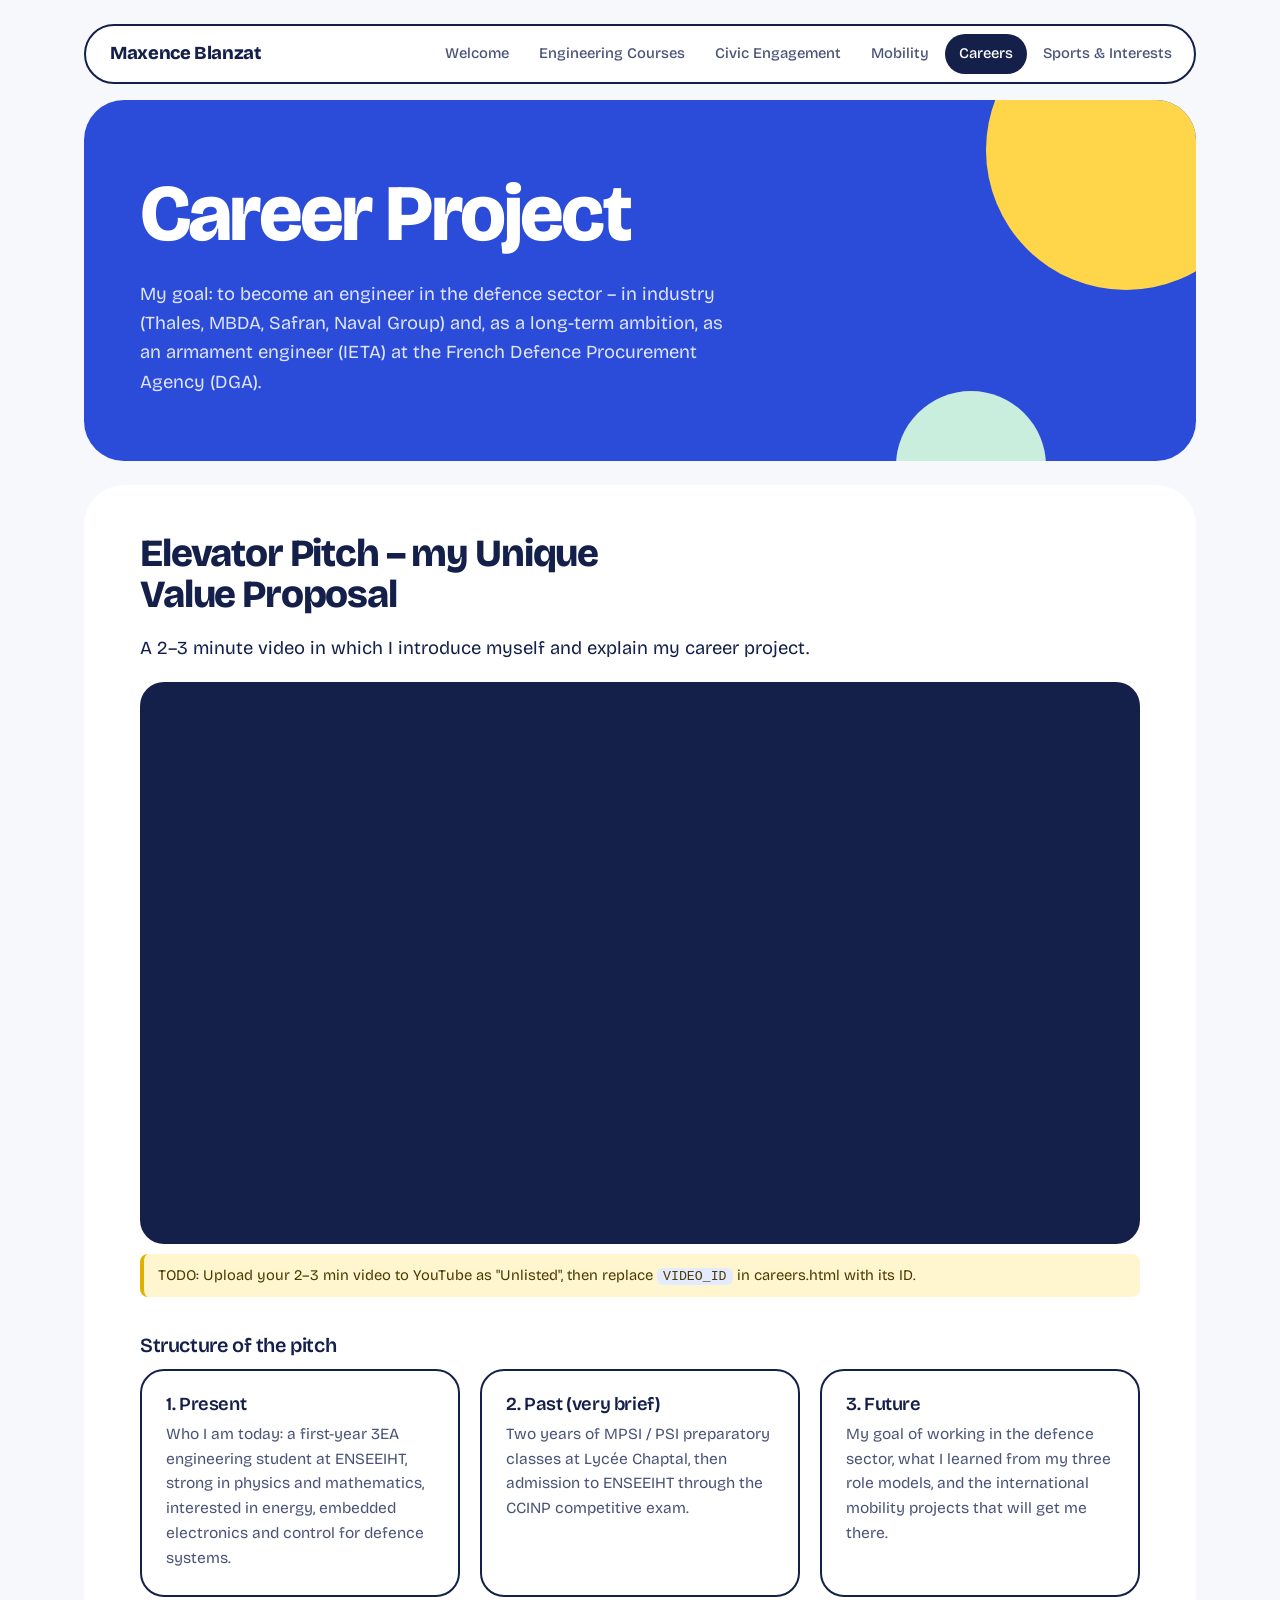
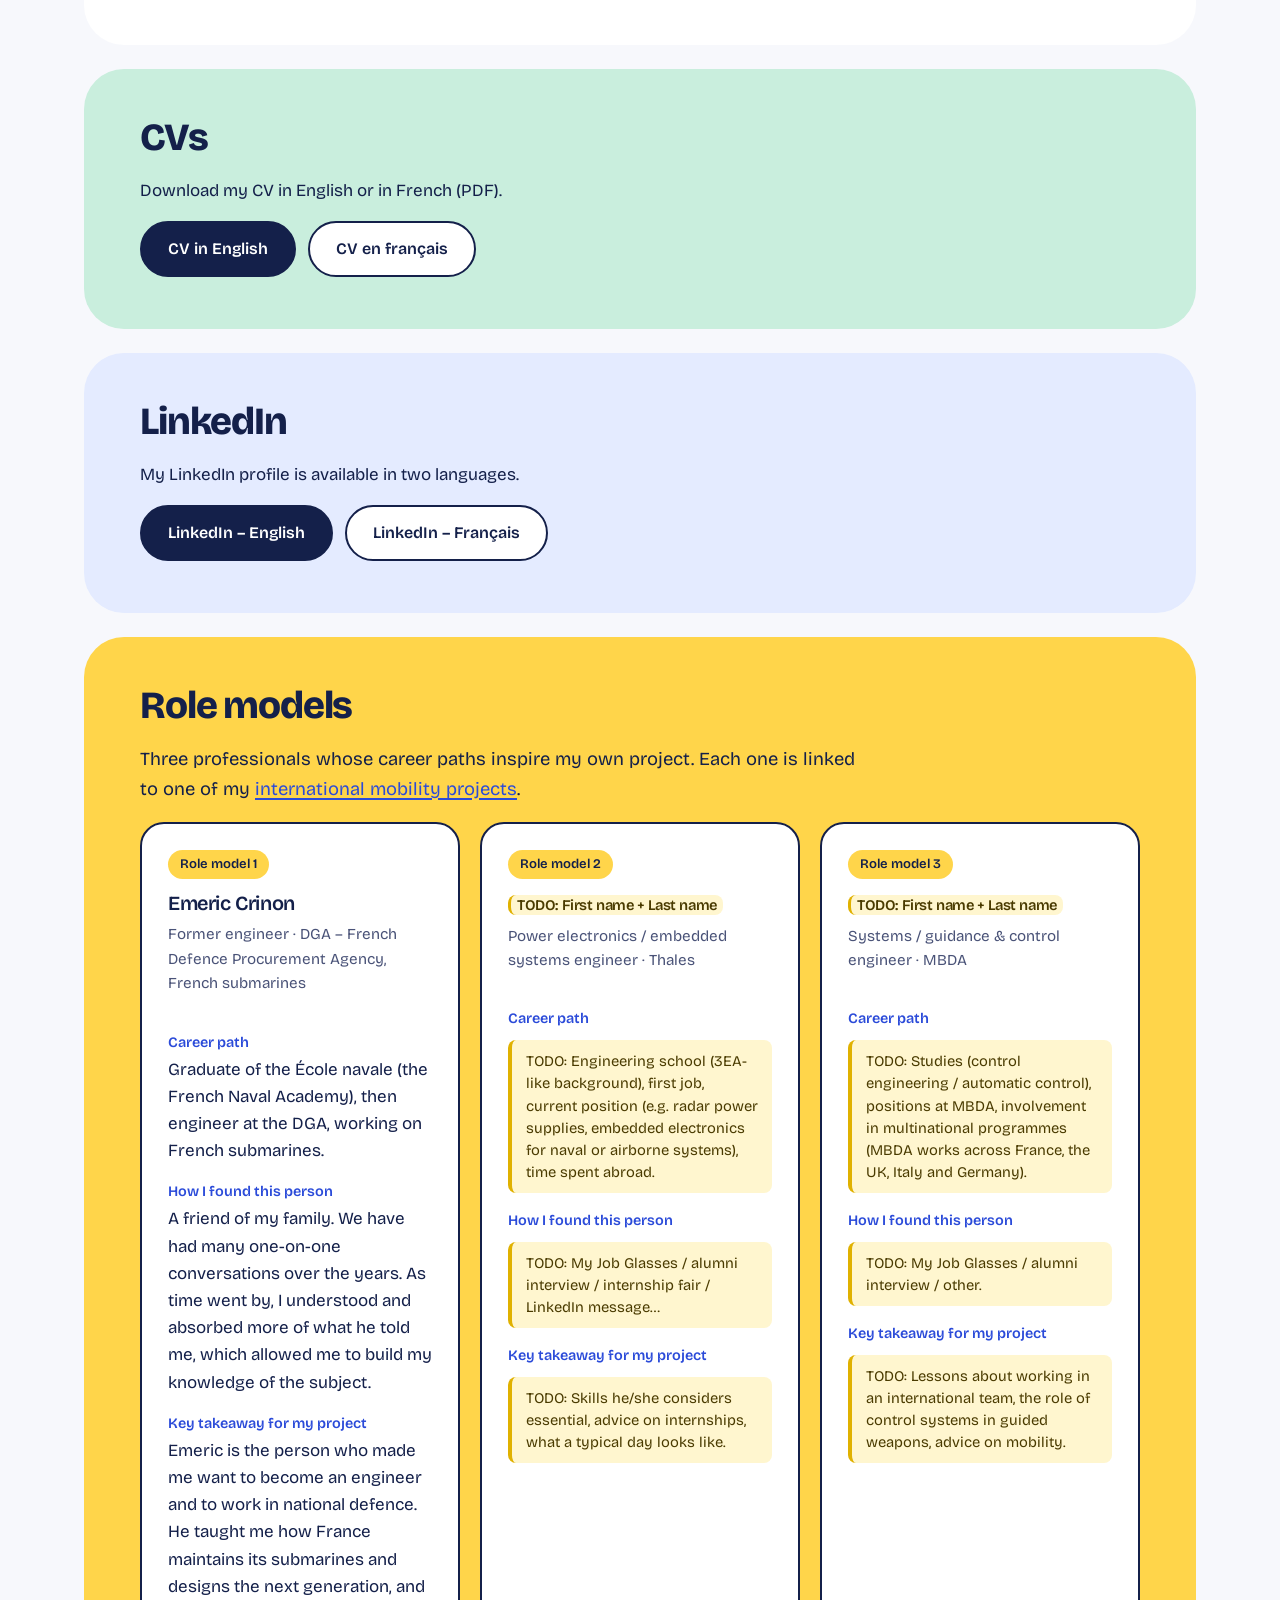
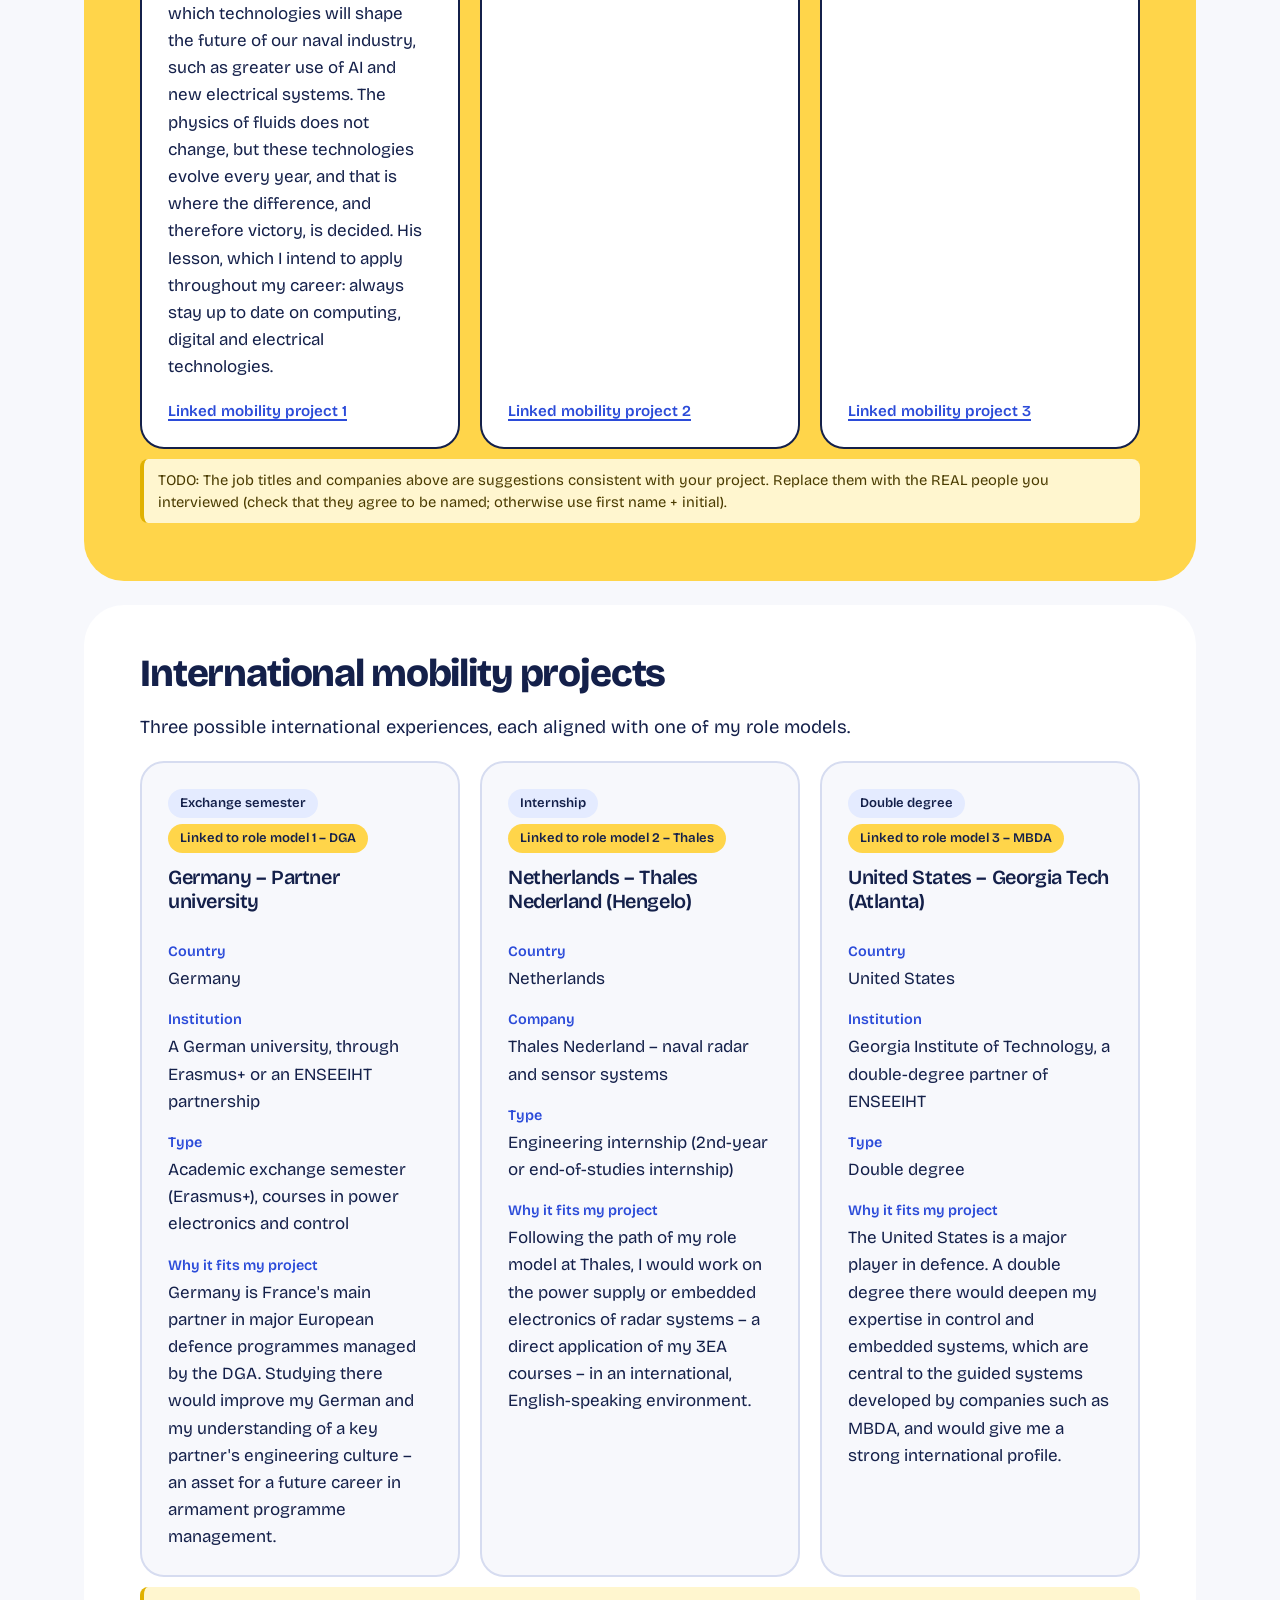
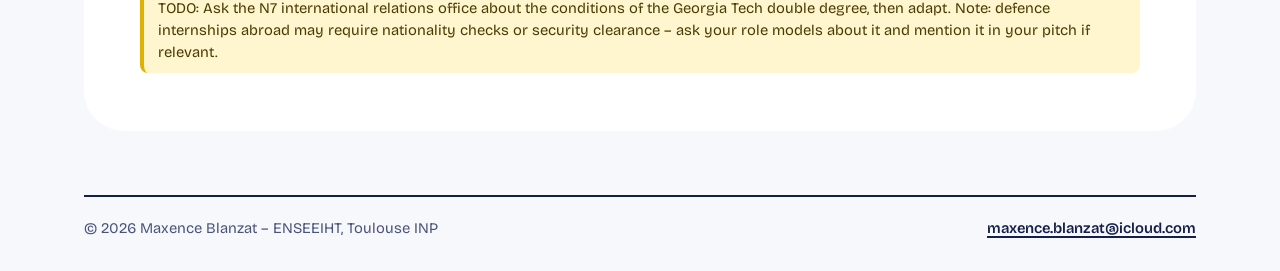
==== commit 2db836ed: "Generalise German partner university in mobility project Co-Authored-By: Claude Opus 5.5 <noreply@an" ====
--- a/careers.html
+++ b/careers.html
@@ -183,7 +183,7 @@
           <dt>Country</dt>
           <dd>Germany</dd>
           <dt>Institution</dt>
-          <dd><span class="todo">TODO: choose a university from the N7 / Toulouse INP partner list</span></dd>
+          <dd>A German university, through Erasmus+ or an ENSEEIHT partnership</dd>
           <dt>Type</dt>
           <dd>Academic exchange semester (Erasmus+), courses in power electronics and control</dd>
           <dt>Why it fits my project</dt>
@@ -231,8 +231,8 @@
         </dl>
       </article>
     </div>
-    <div class="todo">TODO: Ask the N7 international relations office which German universities are partners for 3EA students,
-      and the conditions of the Georgia Tech double degree, then adapt. Note: defence internships abroad may require
+    <div class="todo">TODO: Ask the N7 international relations office about
+      the conditions of the Georgia Tech double degree, then adapt. Note: defence internships abroad may require
       nationality checks or security clearance – ask your role models about it and mention it in your pitch if relevant.</div>
   </section>
 
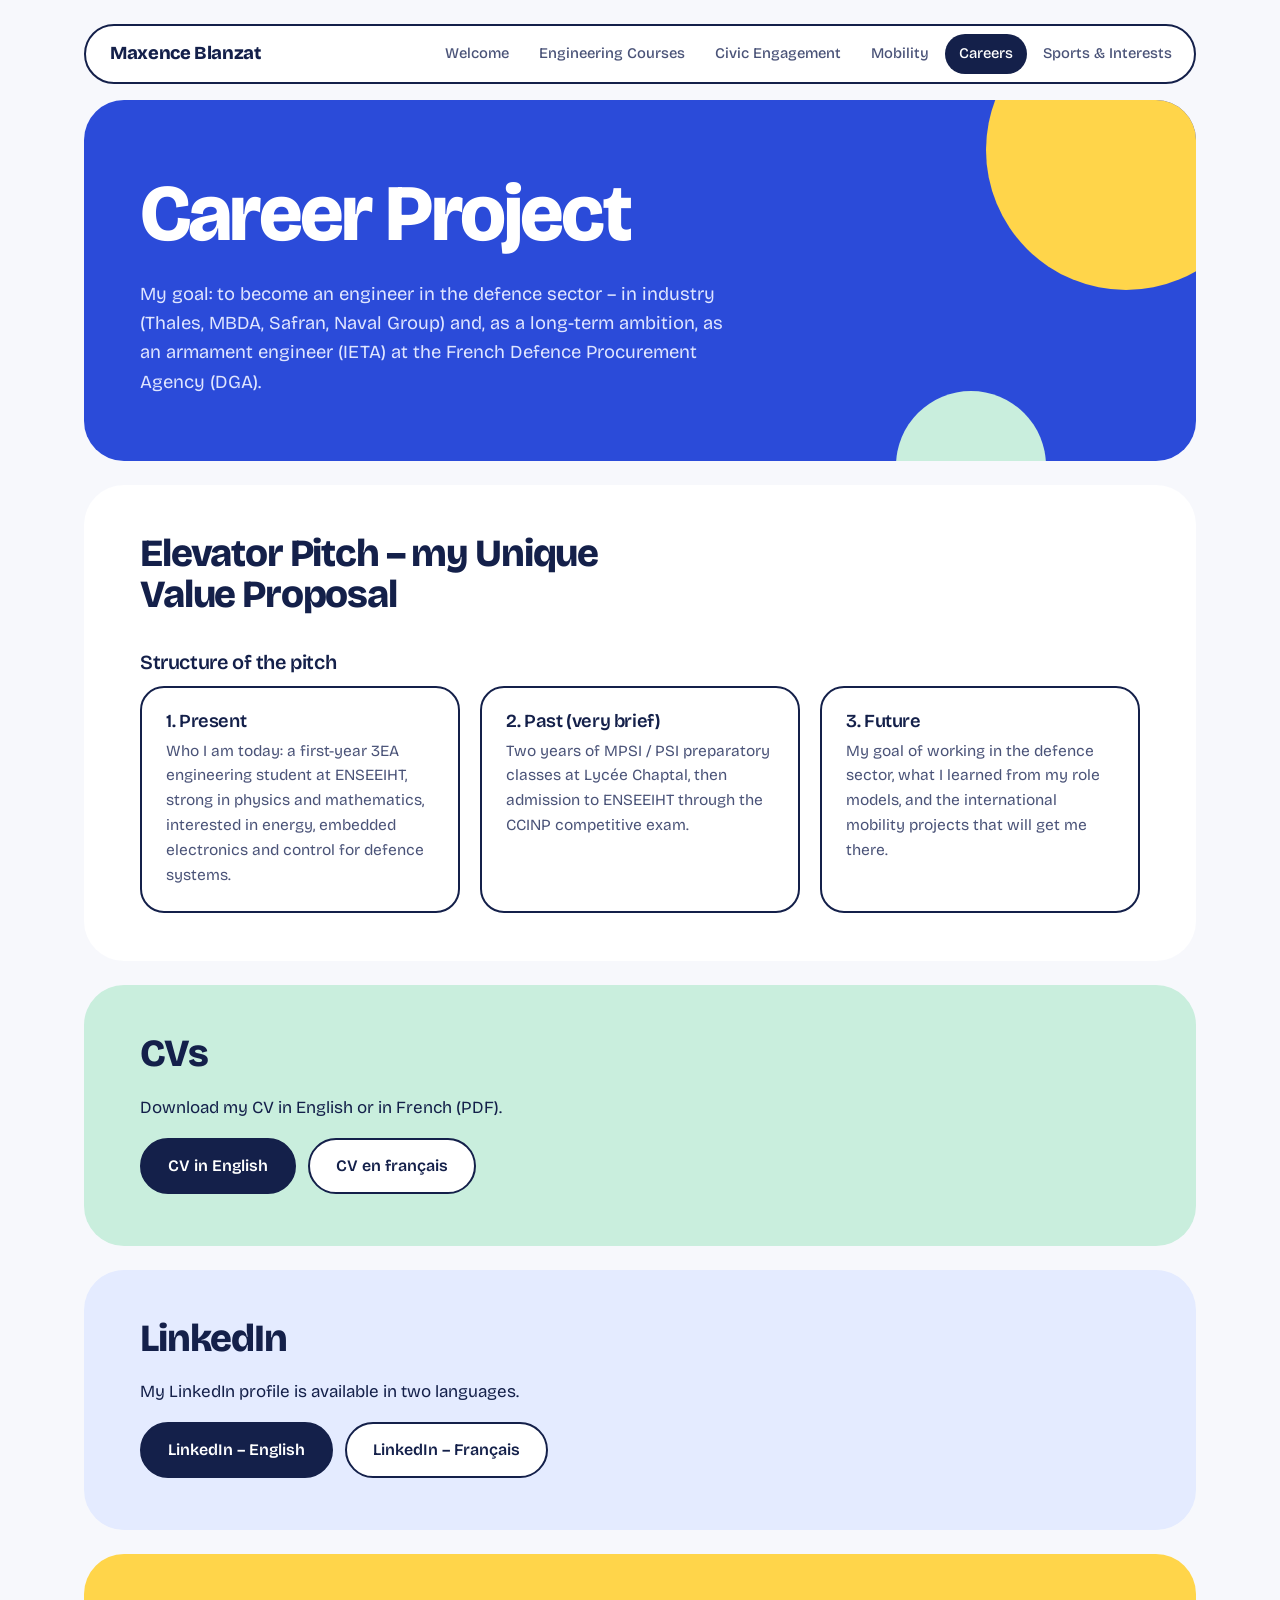
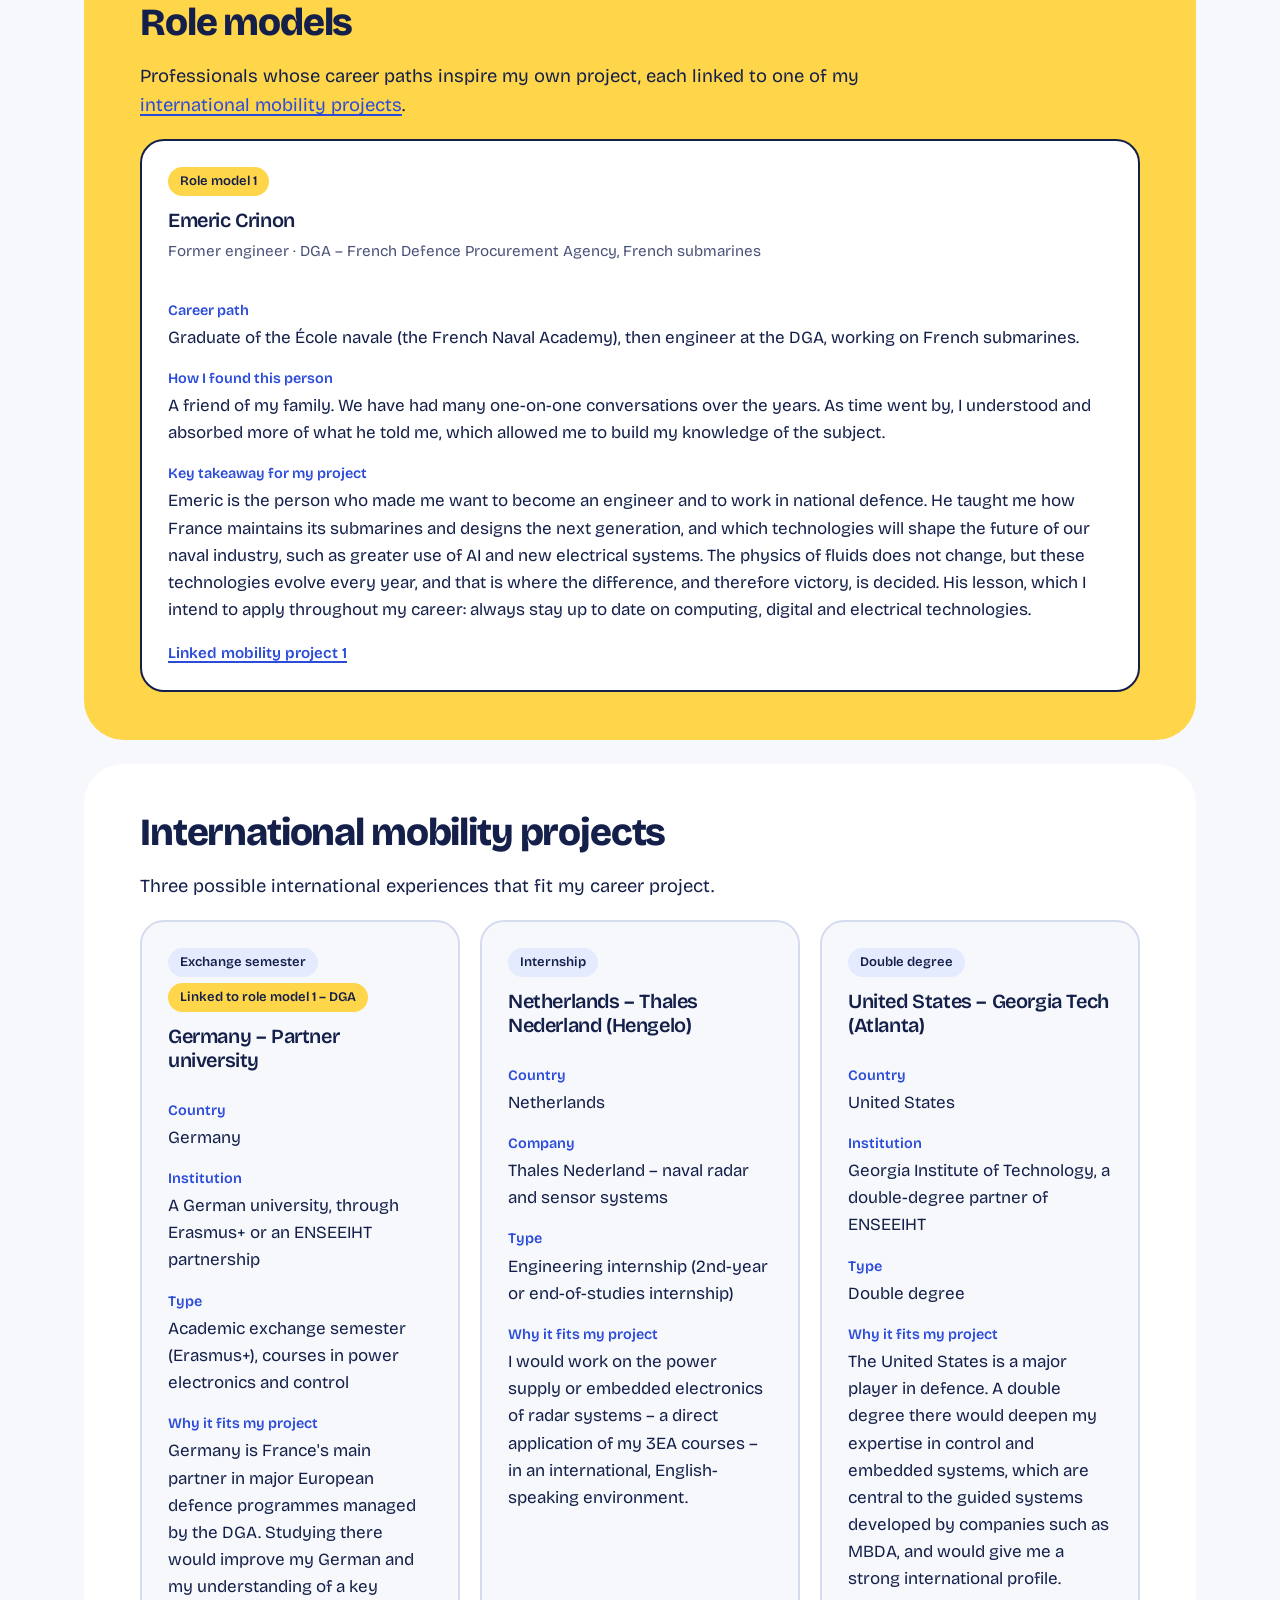
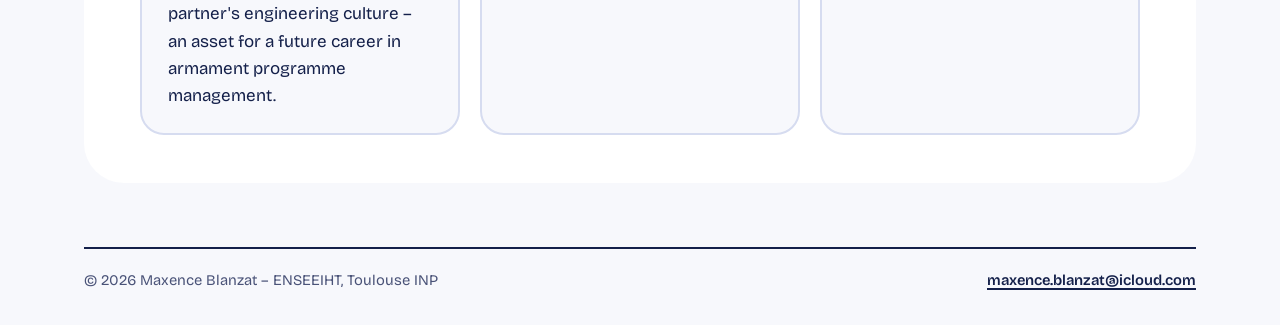
==== commit 87669528: "Move drafts out of the published pages TODOs now live in an ignored local file, shown only when a pa" ====
--- a/careers.html
+++ b/careers.html
@@ -5,6 +5,7 @@
   <meta name="viewport" content="width=device-width, initial-scale=1">
   <title>Careers | Maxence Blanzat – ePortfolio</title>
   <link rel="stylesheet" href="style.css?v=2">
+  <script src="dev.js" defer></script>
 </head>
 <body>
 
@@ -40,22 +41,6 @@
   <!-- ================= ELEVATOR PITCH ================= -->
   <section class="section" id="elevator-pitch">
     <h2>Elevator Pitch – my Unique Value Proposal</h2>
-    <p class="lead">A 2–3 minute video in which I introduce myself and explain my career project.</p>
-
-    <div class="video-wrapper">
-      <!-- Replace VIDEO_ID with the ID of your unlisted YouTube video
-           (the part after "watch?v=" in the URL, e.g. dQw4w9WgXcQ) -->
-      <iframe
-        src="https://www.youtube-nocookie.com/embed/VIDEO_ID"
-        title="Elevator pitch – Maxence Blanzat"
-        loading="lazy"
-        allow="accelerometer; autoplay; clipboard-write; encrypted-media; gyroscope; picture-in-picture; web-share"
-        referrerpolicy="strict-origin-when-cross-origin"
-        allowfullscreen></iframe>
-    </div>
-    <div class="todo">TODO: Upload your 2–3 min video to YouTube as "Unlisted", then replace <code>VIDEO_ID</code>
-      in careers.html with its ID.</div>
-
     <h3>Structure of the pitch</h3>
     <div class="pitch-structure">
       <div>
@@ -70,7 +55,7 @@
       </div>
       <div>
         <h4>3. Future</h4>
-        <p>My goal of working in the defence sector, what I learned from my three role models, and the
+        <p>My goal of working in the defence sector, what I learned from my role models, and the
           international mobility projects that will get me there.</p>
       </div>
     </div>
@@ -99,7 +84,7 @@
   <section class="section" id="role-models">
     <h2>Role models</h2>
     <p class="lead">
-      Three professionals whose career paths inspire my own project. Each one is linked to one of my
+      Professionals whose career paths inspire my own project, each linked to one of my
       <a href="#mobility-projects">international mobility projects</a>.
     </p>
 
@@ -129,49 +114,13 @@
         <a class="link-rm" href="#mobility-1">Linked mobility project 1</a>
       </article>
 
-      <!-- Role model 2 -->
-      <article class="card" id="role-model-2">
-        <span class="badge gold">Role model 2</span>
-        <h3><span class="todo">TODO: First name + Last name</span></h3>
-        <p class="meta">Power electronics / embedded systems engineer · Thales</p>
-        <dl>
-          <dt>Career path</dt>
-          <dd><div class="todo">TODO: Engineering school (3EA-like background), first job, current position
-            (e.g. radar power supplies, embedded electronics for naval or airborne systems), time spent abroad.</div></dd>
-          <dt>How I found this person</dt>
-          <dd><div class="todo">TODO: My Job Glasses / alumni interview / internship fair / LinkedIn message…</div></dd>
-          <dt>Key takeaway for my project</dt>
-          <dd><div class="todo">TODO: Skills he/she considers essential, advice on internships, what a typical day looks like.</div></dd>
-        </dl>
-        <a class="link-rm" href="#mobility-2">Linked mobility project 2</a>
-      </article>
-
-      <!-- Role model 3 -->
-      <article class="card" id="role-model-3">
-        <span class="badge gold">Role model 3</span>
-        <h3><span class="todo">TODO: First name + Last name</span></h3>
-        <p class="meta">Systems / guidance &amp; control engineer · MBDA</p>
-        <dl>
-          <dt>Career path</dt>
-          <dd><div class="todo">TODO: Studies (control engineering / automatic control), positions at MBDA, involvement in
-            multinational programmes (MBDA works across France, the UK, Italy and Germany).</div></dd>
-          <dt>How I found this person</dt>
-          <dd><div class="todo">TODO: My Job Glasses / alumni interview / other.</div></dd>
-          <dt>Key takeaway for my project</dt>
-          <dd><div class="todo">TODO: Lessons about working in an international team, the role of control systems in
-            guided weapons, advice on mobility.</div></dd>
-        </dl>
-        <a class="link-rm" href="#mobility-3">Linked mobility project 3</a>
-      </article>
     </div>
-    <div class="todo">TODO: The job titles and companies above are suggestions consistent with your project. Replace them with
-      the REAL people you interviewed (check that they agree to be named; otherwise use first name + initial).</div>
   </section>
 
   <!-- ================= INTERNATIONAL MOBILITY PROJECTS ================= -->
   <section class="section" id="mobility-projects">
     <h2>International mobility projects</h2>
-    <p class="lead">Three possible international experiences, each aligned with one of my role models.</p>
+    <p class="lead">Three possible international experiences that fit my career project.</p>
 
     <div class="grid">
       <!-- Mobility 1 -->
@@ -196,7 +145,6 @@
       <!-- Mobility 2 -->
       <article class="card" id="mobility-2">
         <span class="badge">Internship</span>
-        <span class="badge gold">Linked to role model 2 – Thales</span>
         <h3>Netherlands – Thales Nederland (Hengelo)</h3>
         <dl>
           <dt>Country</dt>
@@ -206,7 +154,7 @@
           <dt>Type</dt>
           <dd>Engineering internship (2nd-year or end-of-studies internship)</dd>
           <dt>Why it fits my project</dt>
-          <dd>Following the path of my role model at Thales, I would work on the power supply or embedded
+          <dd>I would work on the power supply or embedded
             electronics of radar systems – a direct application of my 3EA courses – in an international,
             English-speaking environment.</dd>
         </dl>
@@ -215,7 +163,6 @@
       <!-- Mobility 3 -->
       <article class="card" id="mobility-3">
         <span class="badge">Double degree</span>
-        <span class="badge gold">Linked to role model 3 – MBDA</span>
         <h3>United States – Georgia Tech (Atlanta)</h3>
         <dl>
           <dt>Country</dt>
@@ -231,9 +178,6 @@
         </dl>
       </article>
     </div>
-    <div class="todo">TODO: Ask the N7 international relations office about
-      the conditions of the Georgia Tech double degree, then adapt. Note: defence internships abroad may require
-      nationality checks or security clearance – ask your role models about it and mention it in your pitch if relevant.</div>
   </section>
 
 </main>
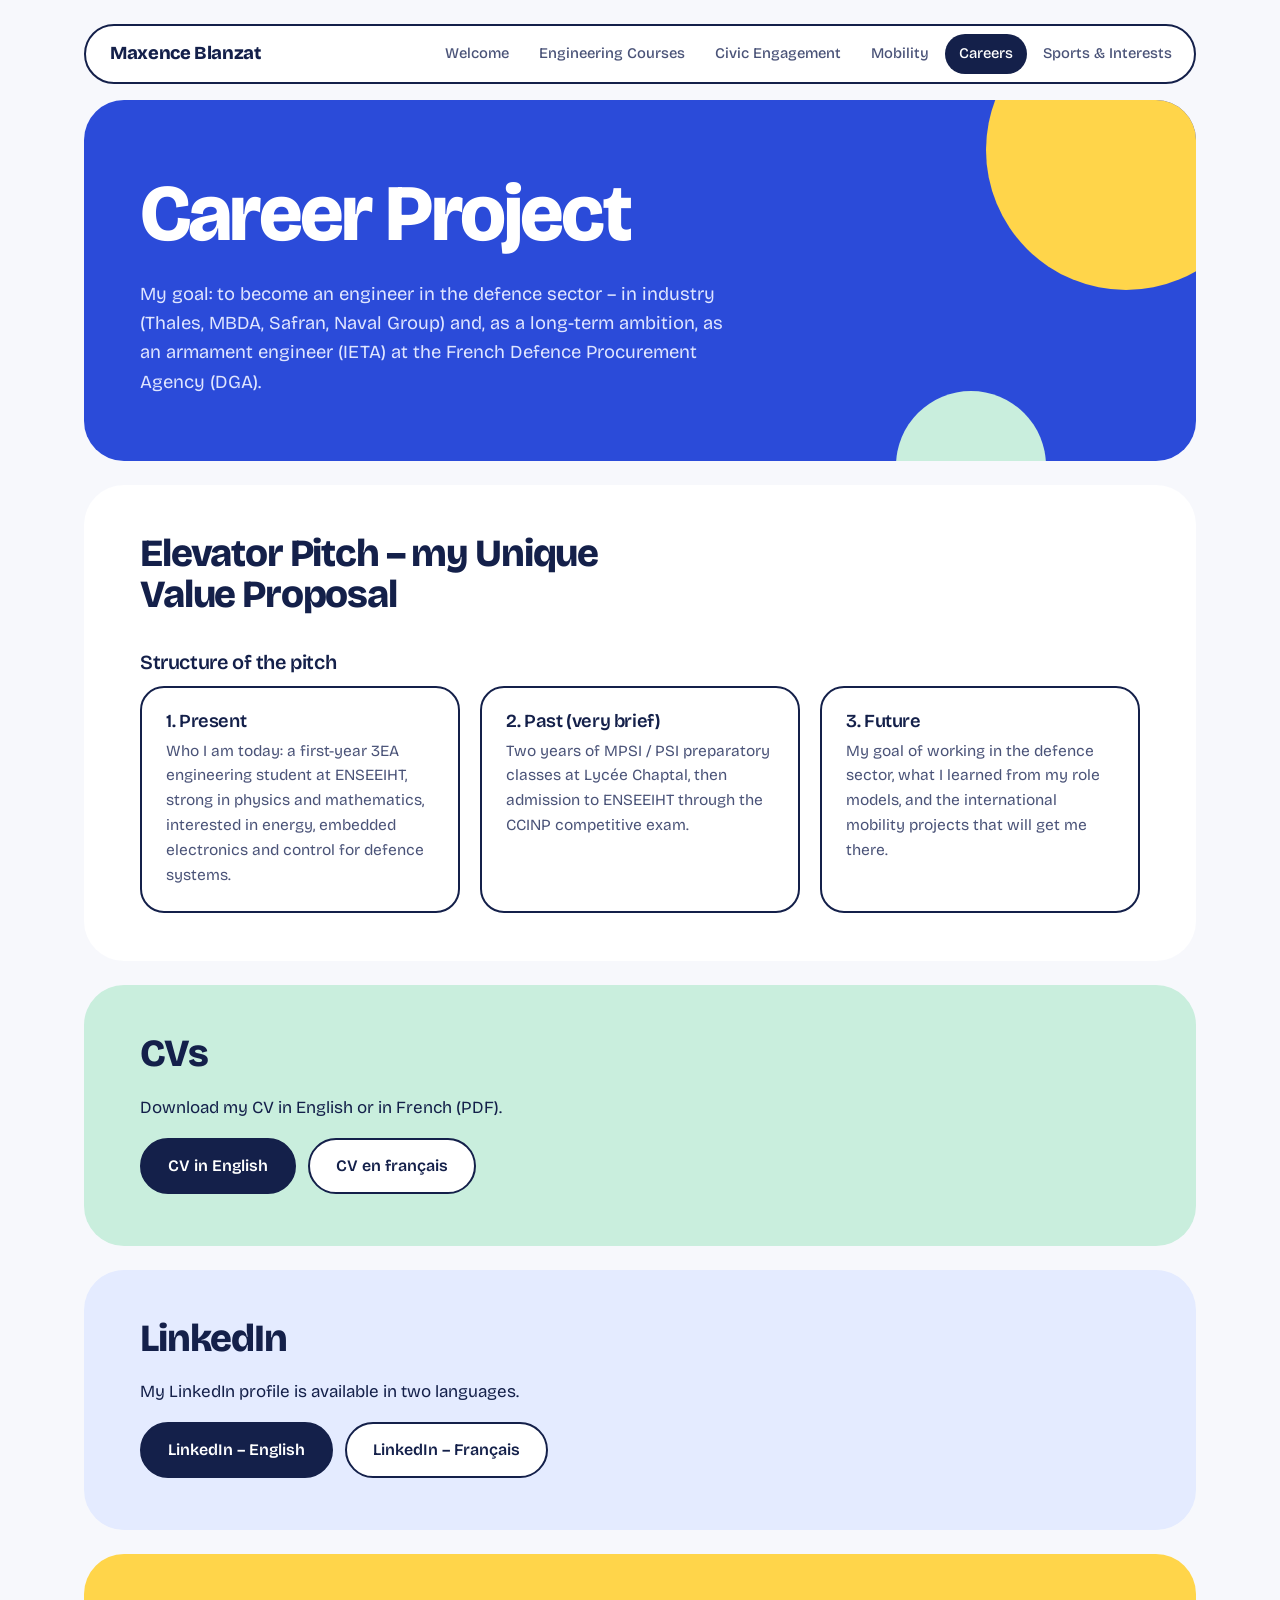
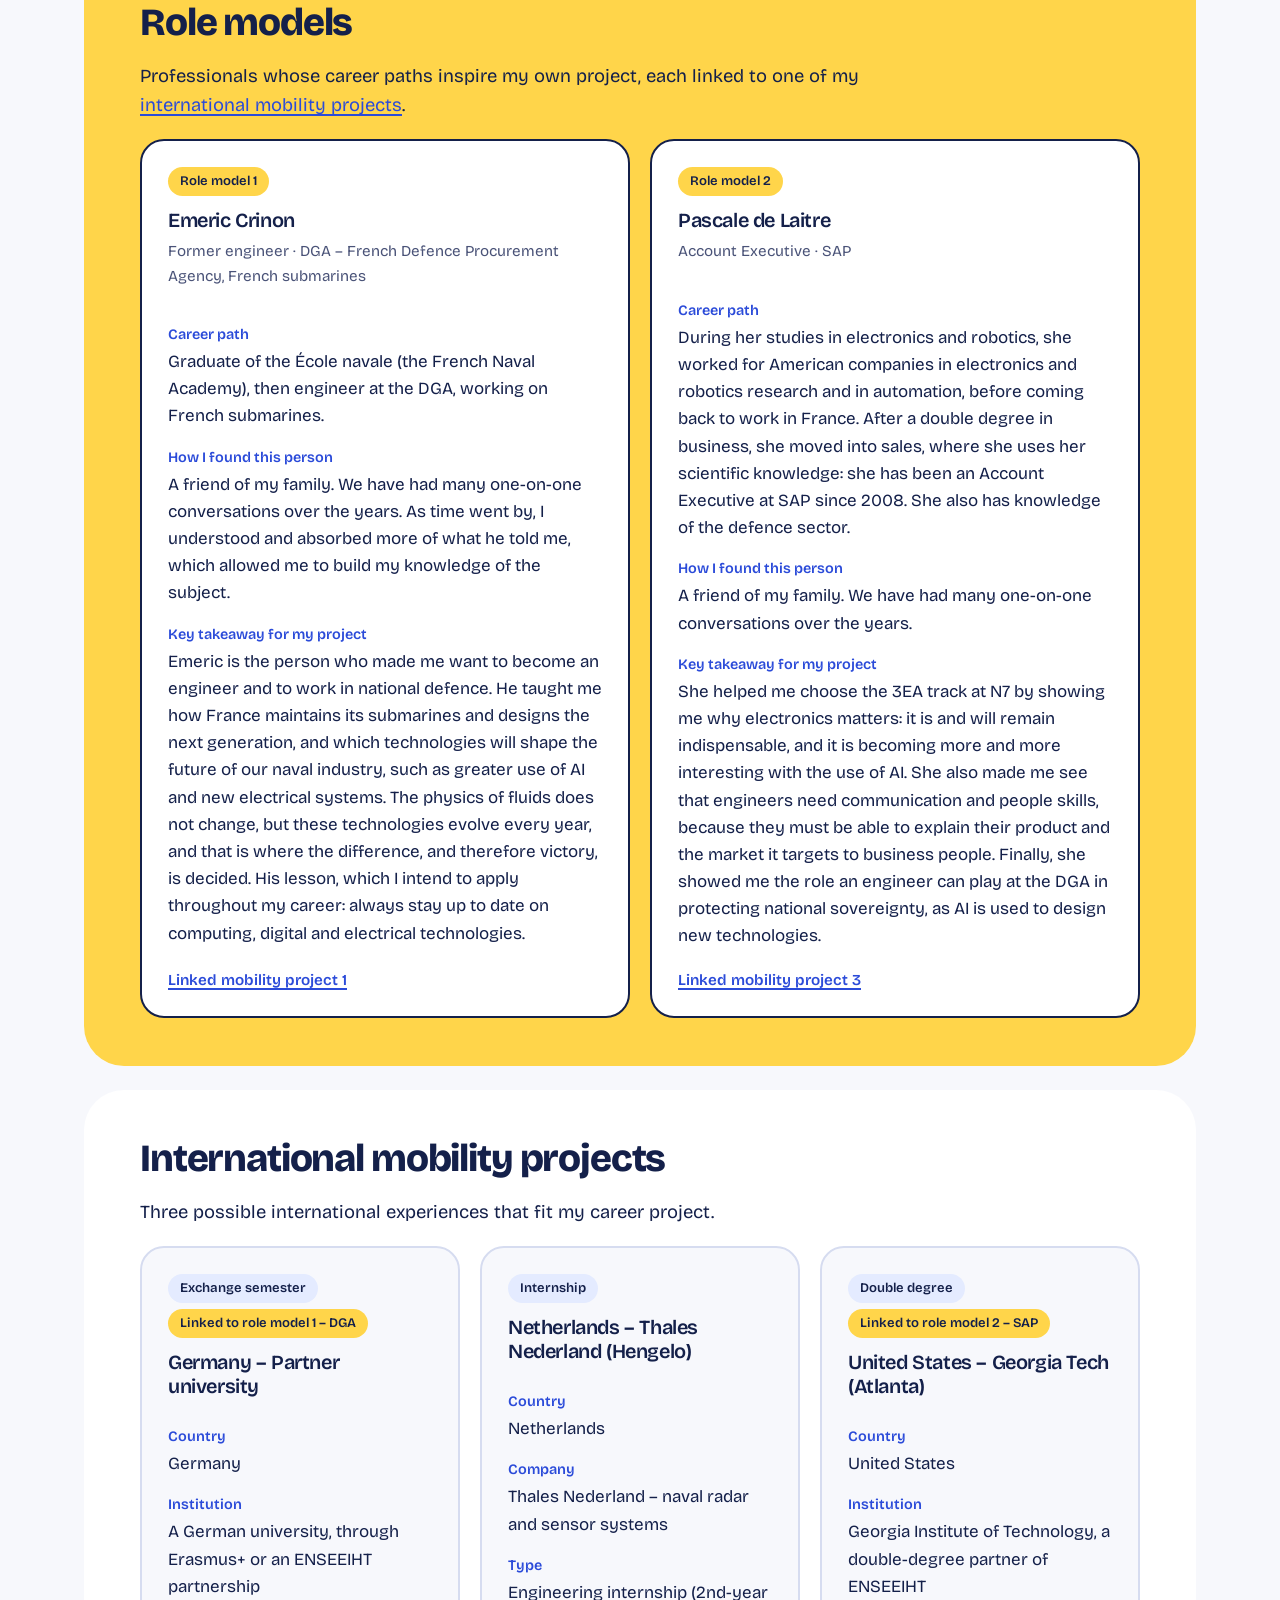
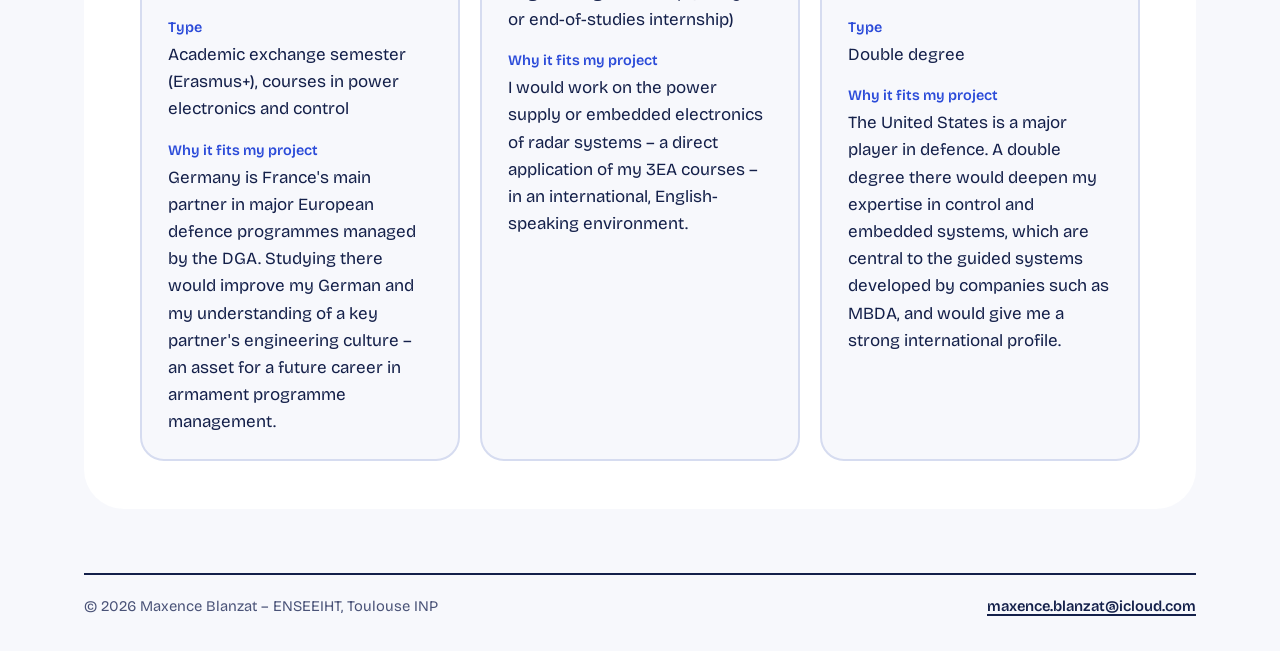
==== commit 053d5e7d: "Add Pascale de Laitre as second role model Co-Authored-By: Claude Opus 5.5 <noreply@anthropic.com>" ====
--- a/careers.html
+++ b/careers.html
@@ -114,6 +114,29 @@
         <a class="link-rm" href="#mobility-1">Linked mobility project 1</a>
       </article>
 
+      <!-- Role model 2 -->
+      <article class="card" id="role-model-2">
+        <span class="badge gold">Role model 2</span>
+        <h3>Pascale de Laitre</h3>
+        <p class="meta">Account Executive · SAP</p>
+        <dl>
+          <dt>Career path</dt>
+          <dd>During her studies in electronics and robotics, she worked for American companies in electronics
+            and robotics research and in automation, before coming back to work in France. After a double
+            degree in business, she moved into sales, where she uses her scientific knowledge: she has been
+            an Account Executive at SAP since 2008. She also has knowledge of the defence sector.</dd>
+          <dt>How I found this person</dt>
+          <dd>A friend of my family. We have had many one-on-one conversations over the years.</dd>
+          <dt>Key takeaway for my project</dt>
+          <dd>She helped me choose the 3EA track at N7 by showing me why electronics matters: it is and will
+            remain indispensable, and it is becoming more and more interesting with the use of AI. She also
+            made me see that engineers need communication and people skills, because they must be able to
+            explain their product and the market it targets to business people. Finally, she showed me the
+            role an engineer can play at the DGA in protecting national sovereignty, as AI is used to design
+            new technologies.</dd>
+        </dl>
+        <a class="link-rm" href="#mobility-3">Linked mobility project 3</a>
+      </article>
     </div>
   </section>
 
@@ -163,6 +186,7 @@
       <!-- Mobility 3 -->
       <article class="card" id="mobility-3">
         <span class="badge">Double degree</span>
+        <span class="badge gold">Linked to role model 2 – SAP</span>
         <h3>United States – Georgia Tech (Atlanta)</h3>
         <dl>
           <dt>Country</dt>
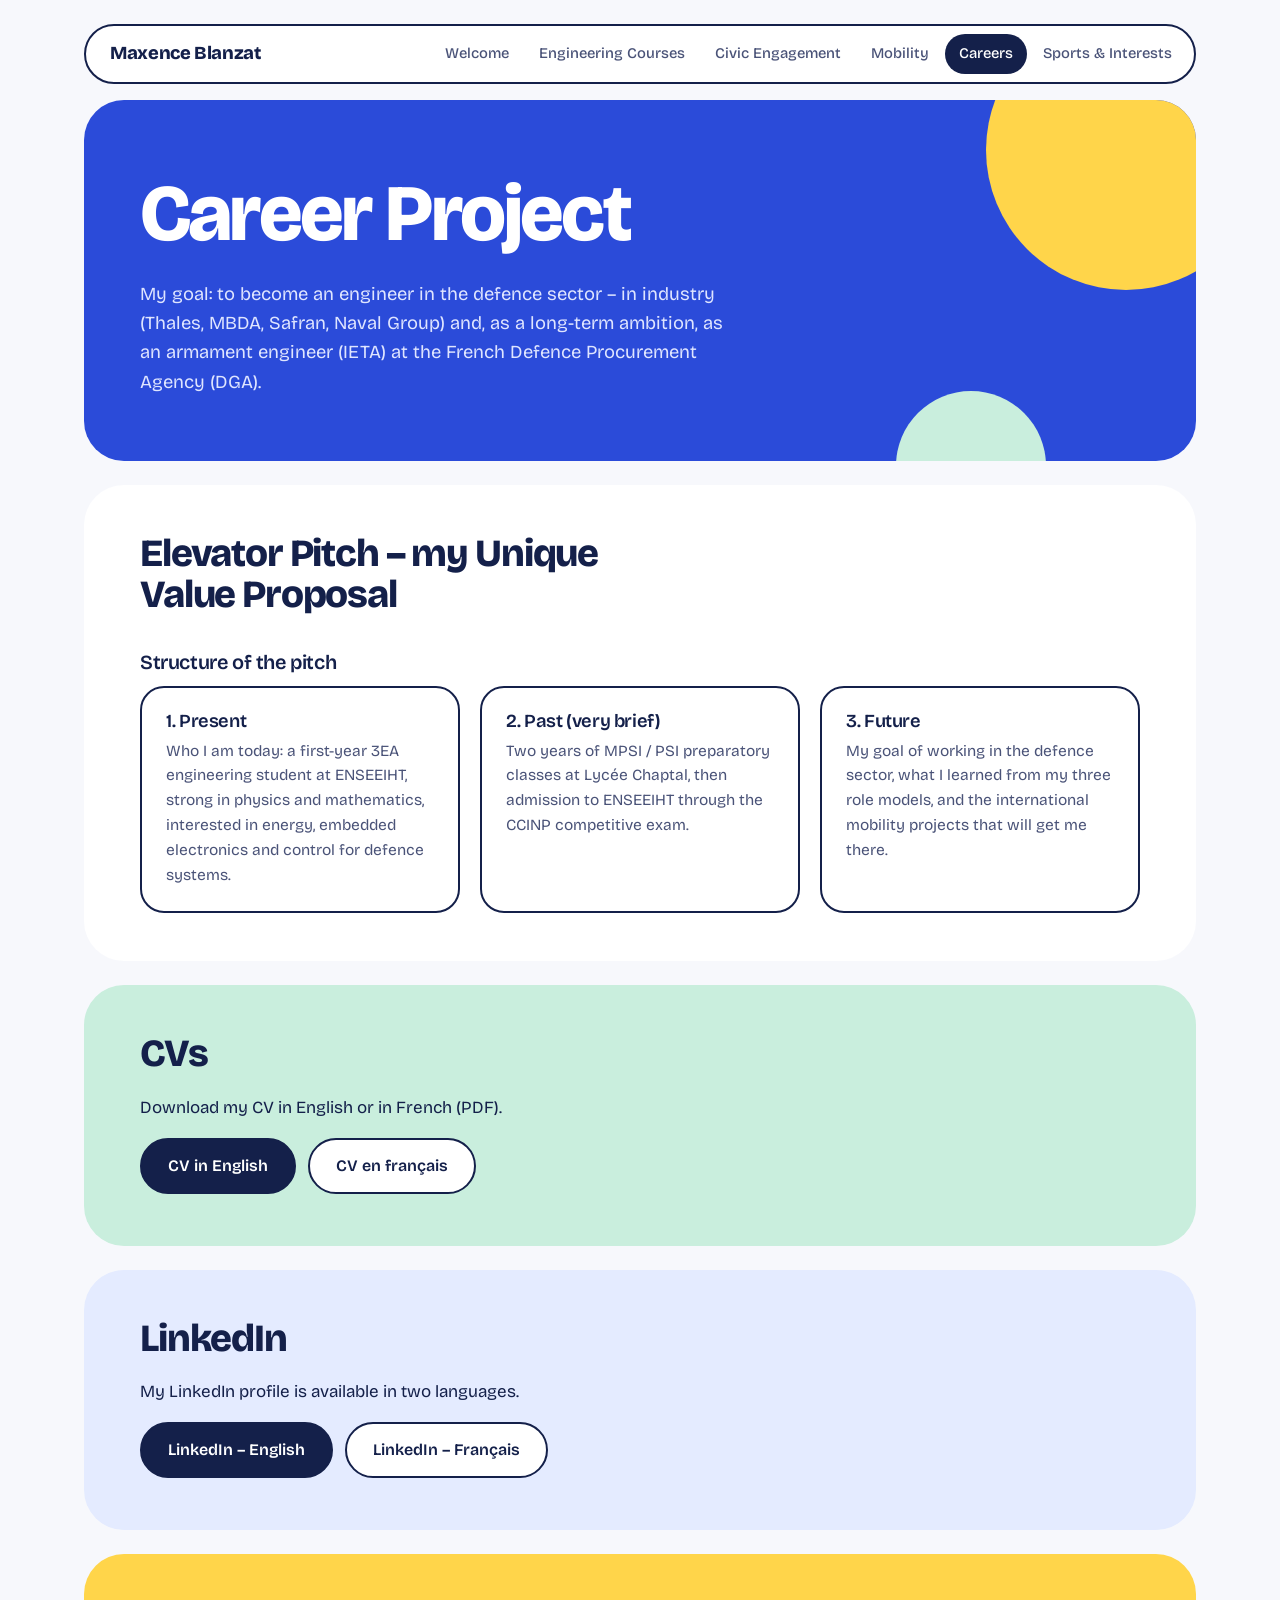
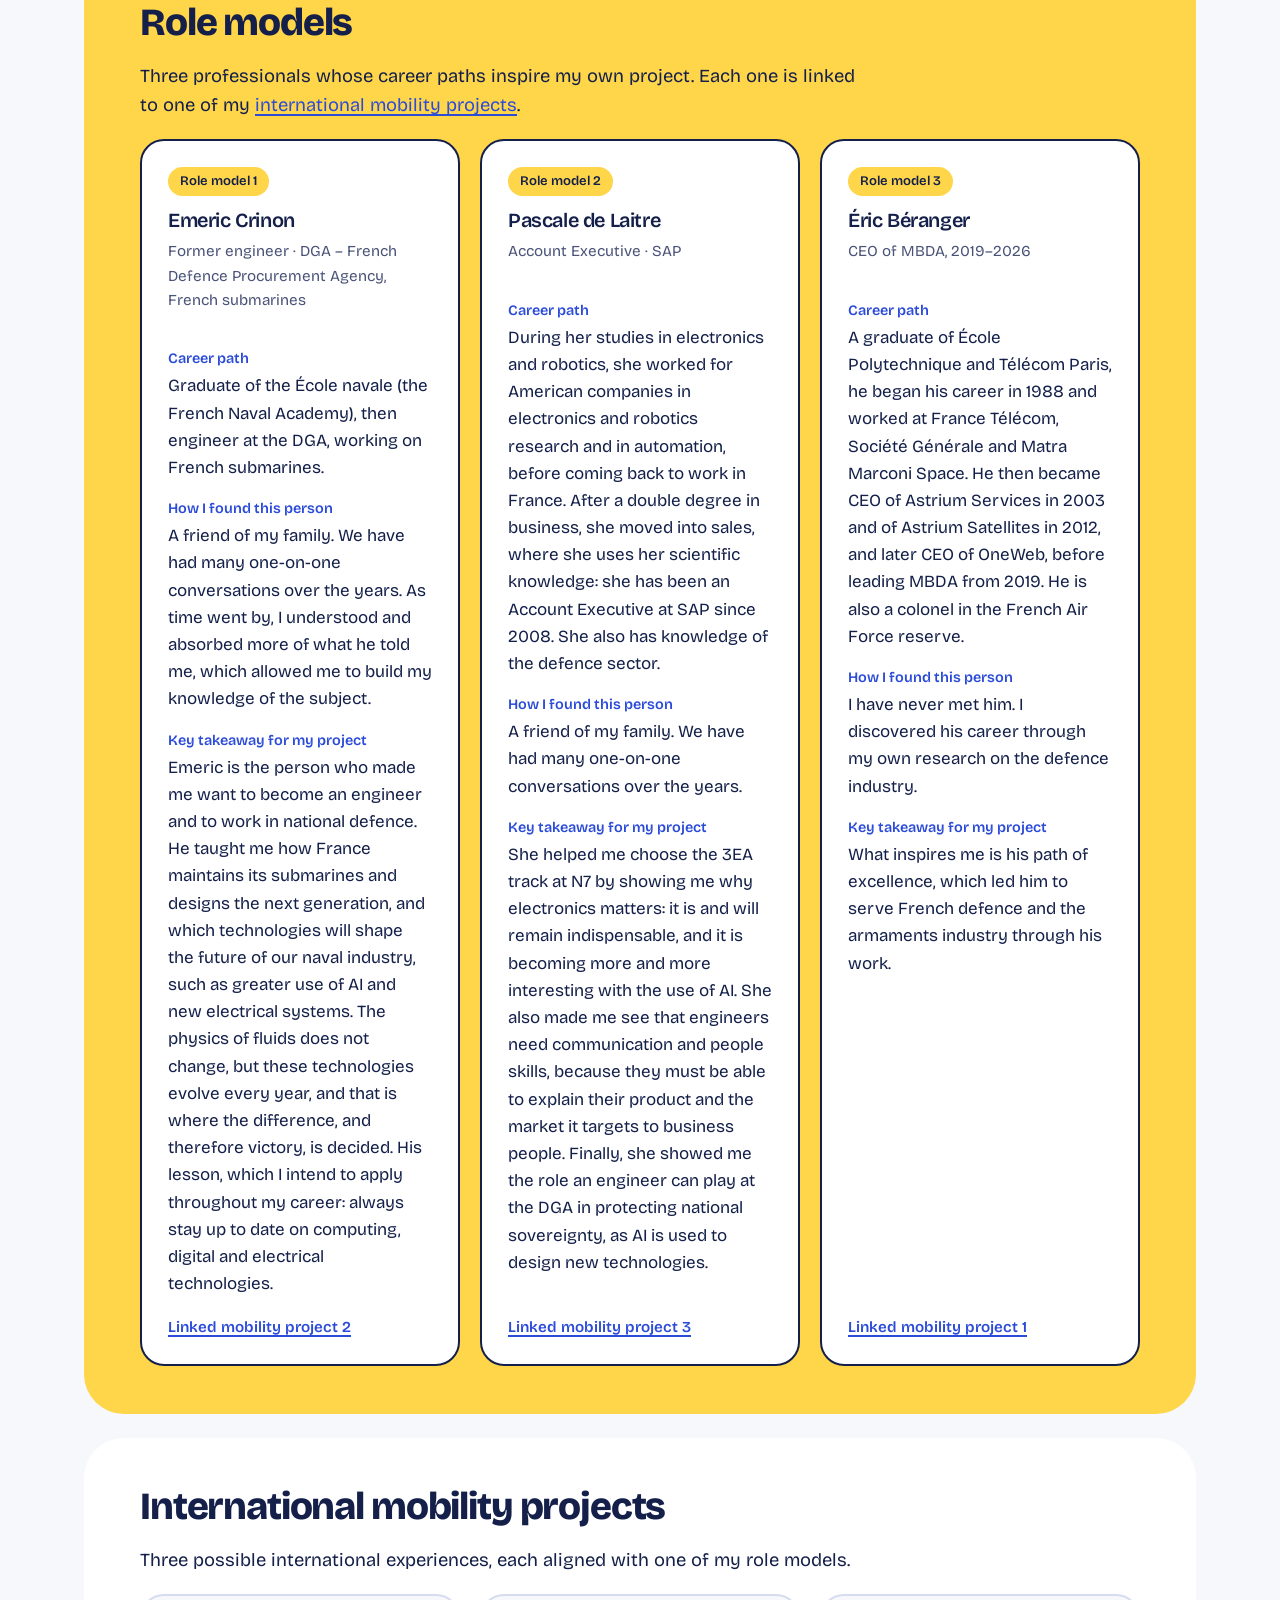
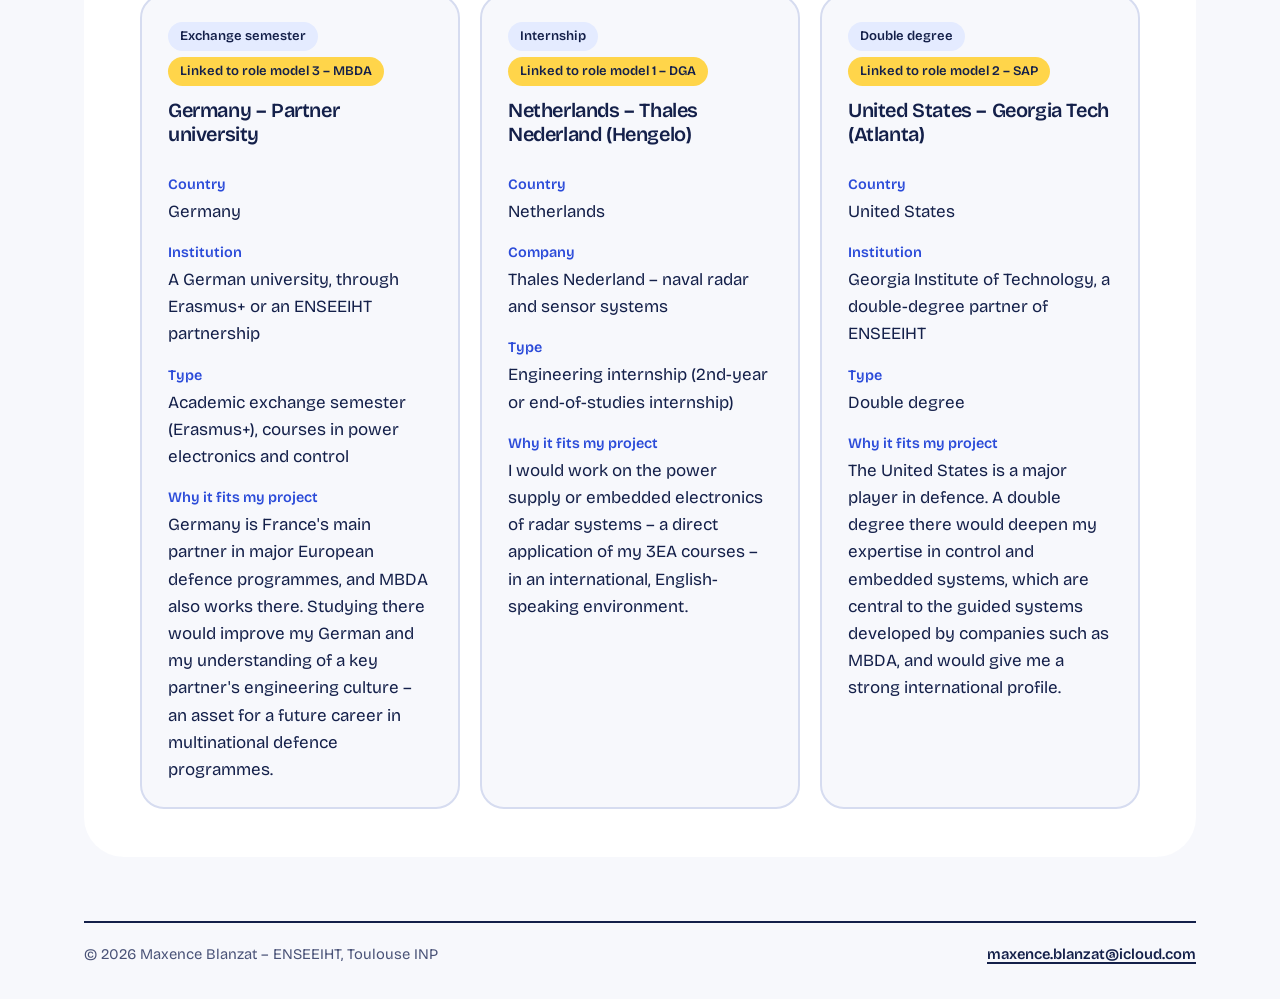
==== commit 8673ac6e: "Publish third role model and civic engagement content Co-Authored-By: Claude Opus 5.5 <noreply@anthr" ====
--- a/careers.html
+++ b/careers.html
@@ -55,7 +55,7 @@
       </div>
       <div>
         <h4>3. Future</h4>
-        <p>My goal of working in the defence sector, what I learned from my role models, and the
+        <p>My goal of working in the defence sector, what I learned from my three role models, and the
           international mobility projects that will get me there.</p>
       </div>
     </div>
@@ -84,7 +84,7 @@
   <section class="section" id="role-models">
     <h2>Role models</h2>
     <p class="lead">
-      Professionals whose career paths inspire my own project, each linked to one of my
+      Three professionals whose career paths inspire my own project. Each one is linked to one of my
       <a href="#mobility-projects">international mobility projects</a>.
     </p>
 
@@ -111,7 +111,7 @@
             intend to apply throughout my career: always stay up to date on computing, digital and electrical
             technologies.</dd>
         </dl>
-        <a class="link-rm" href="#mobility-1">Linked mobility project 1</a>
+        <a class="link-rm" href="#mobility-2">Linked mobility project 2</a>
       </article>
 
       <!-- Role model 2 -->
@@ -137,19 +137,39 @@
         </dl>
         <a class="link-rm" href="#mobility-3">Linked mobility project 3</a>
       </article>
+
+      <!-- Role model 3 -->
+      <article class="card" id="role-model-3">
+        <span class="badge gold">Role model 3</span>
+        <h3>Éric Béranger</h3>
+        <p class="meta">CEO of MBDA, 2019–2026</p>
+        <dl>
+          <dt>Career path</dt>
+          <dd>A graduate of École Polytechnique and Télécom Paris, he began his career in 1988 and worked at
+            France Télécom, Société Générale and Matra Marconi Space. He then became CEO of Astrium Services
+            in 2003 and of Astrium Satellites in 2012, and later CEO of OneWeb, before leading MBDA from 2019.
+            He is also a colonel in the French Air Force reserve.</dd>
+          <dt>How I found this person</dt>
+          <dd>I have never met him. I discovered his career through my own research on the defence industry.</dd>
+          <dt>Key takeaway for my project</dt>
+          <dd>What inspires me is his path of excellence, which led him to serve French defence and the
+            armaments industry through his work.</dd>
+        </dl>
+        <a class="link-rm" href="#mobility-1">Linked mobility project 1</a>
+      </article>
     </div>
   </section>
 
   <!-- ================= INTERNATIONAL MOBILITY PROJECTS ================= -->
   <section class="section" id="mobility-projects">
     <h2>International mobility projects</h2>
-    <p class="lead">Three possible international experiences that fit my career project.</p>
+    <p class="lead">Three possible international experiences, each aligned with one of my role models.</p>
 
     <div class="grid">
       <!-- Mobility 1 -->
       <article class="card" id="mobility-1">
         <span class="badge">Exchange semester</span>
-        <span class="badge gold">Linked to role model 1 – DGA</span>
+        <span class="badge gold">Linked to role model 3 – MBDA</span>
         <h3>Germany – Partner university</h3>
         <dl>
           <dt>Country</dt>
@@ -159,15 +179,16 @@
           <dt>Type</dt>
           <dd>Academic exchange semester (Erasmus+), courses in power electronics and control</dd>
           <dt>Why it fits my project</dt>
-          <dd>Germany is France's main partner in major European defence programmes managed by the DGA.
+          <dd>Germany is France's main partner in major European defence programmes, and MBDA also works there.
             Studying there would improve my German and my understanding of a key partner's engineering
-            culture – an asset for a future career in armament programme management.</dd>
+            culture – an asset for a future career in multinational defence programmes.</dd>
         </dl>
       </article>
 
       <!-- Mobility 2 -->
       <article class="card" id="mobility-2">
         <span class="badge">Internship</span>
+        <span class="badge gold">Linked to role model 1 – DGA</span>
         <h3>Netherlands – Thales Nederland (Hengelo)</h3>
         <dl>
           <dt>Country</dt>
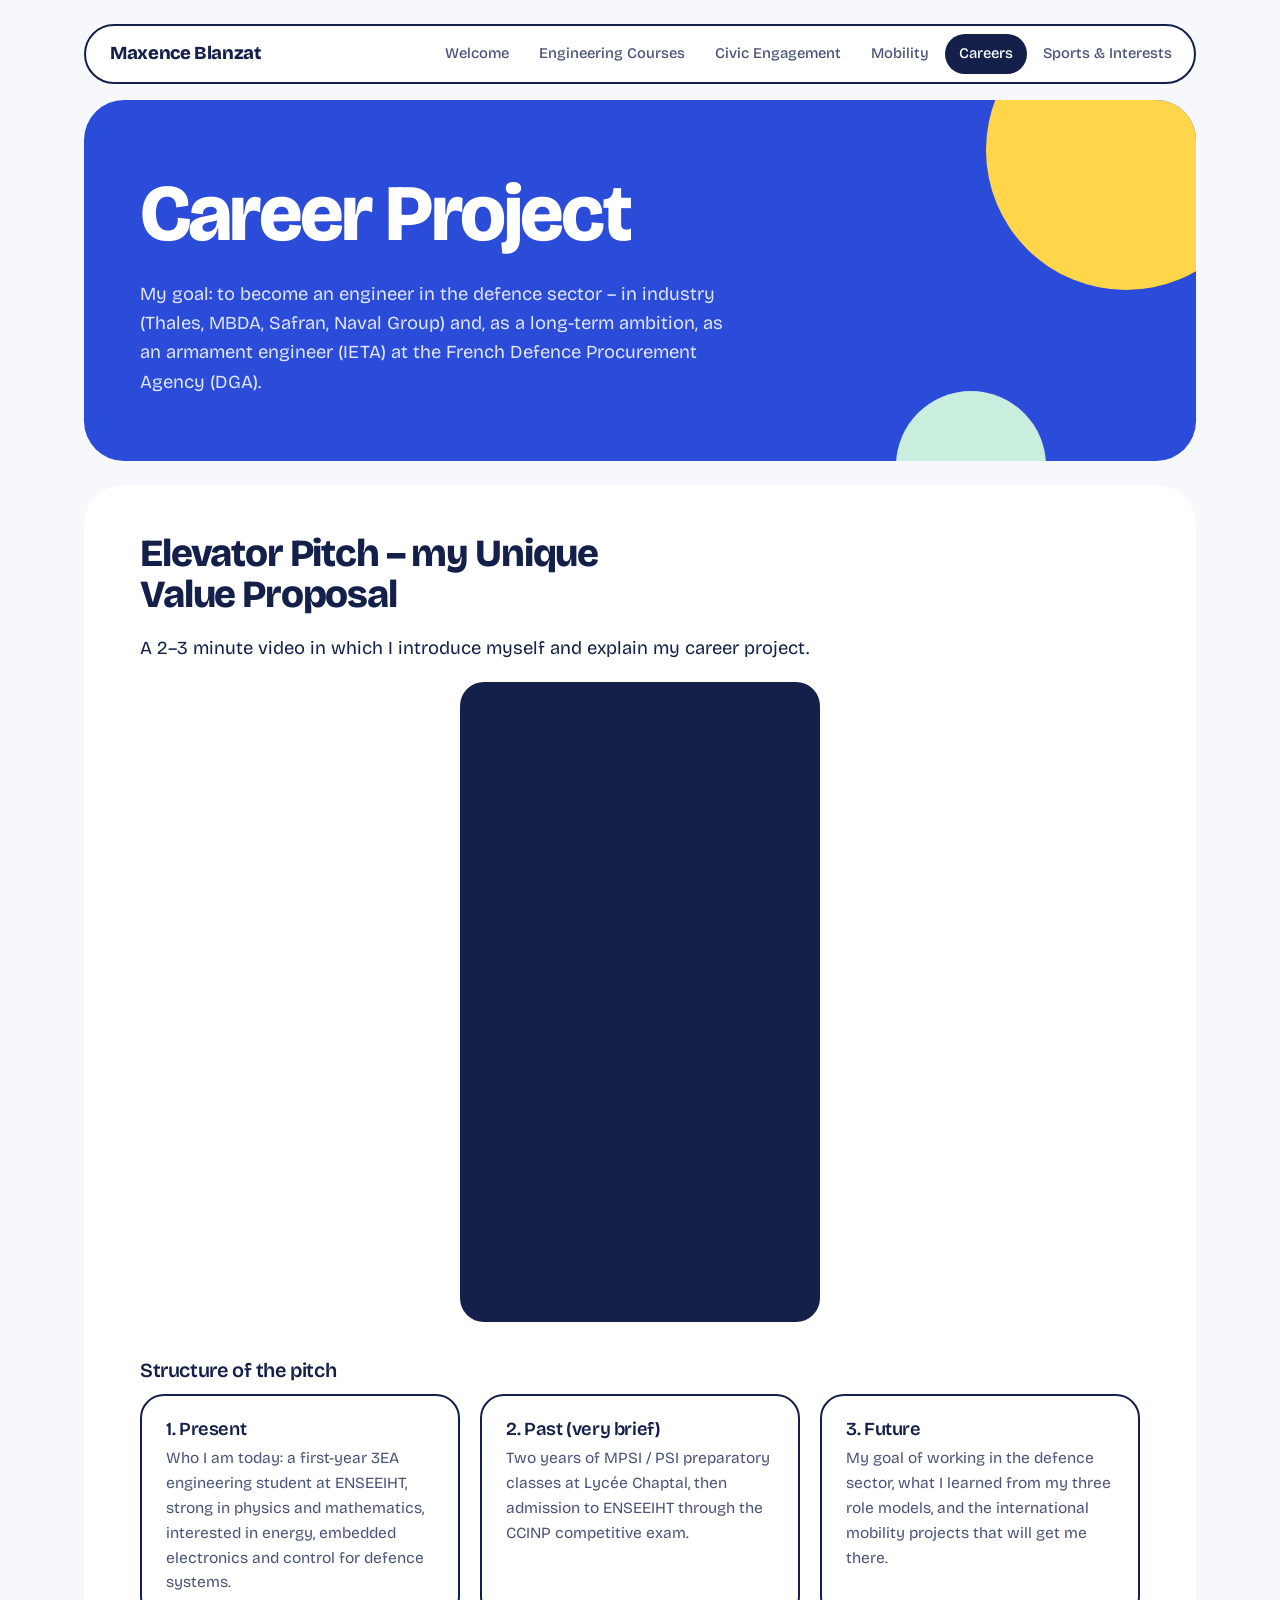
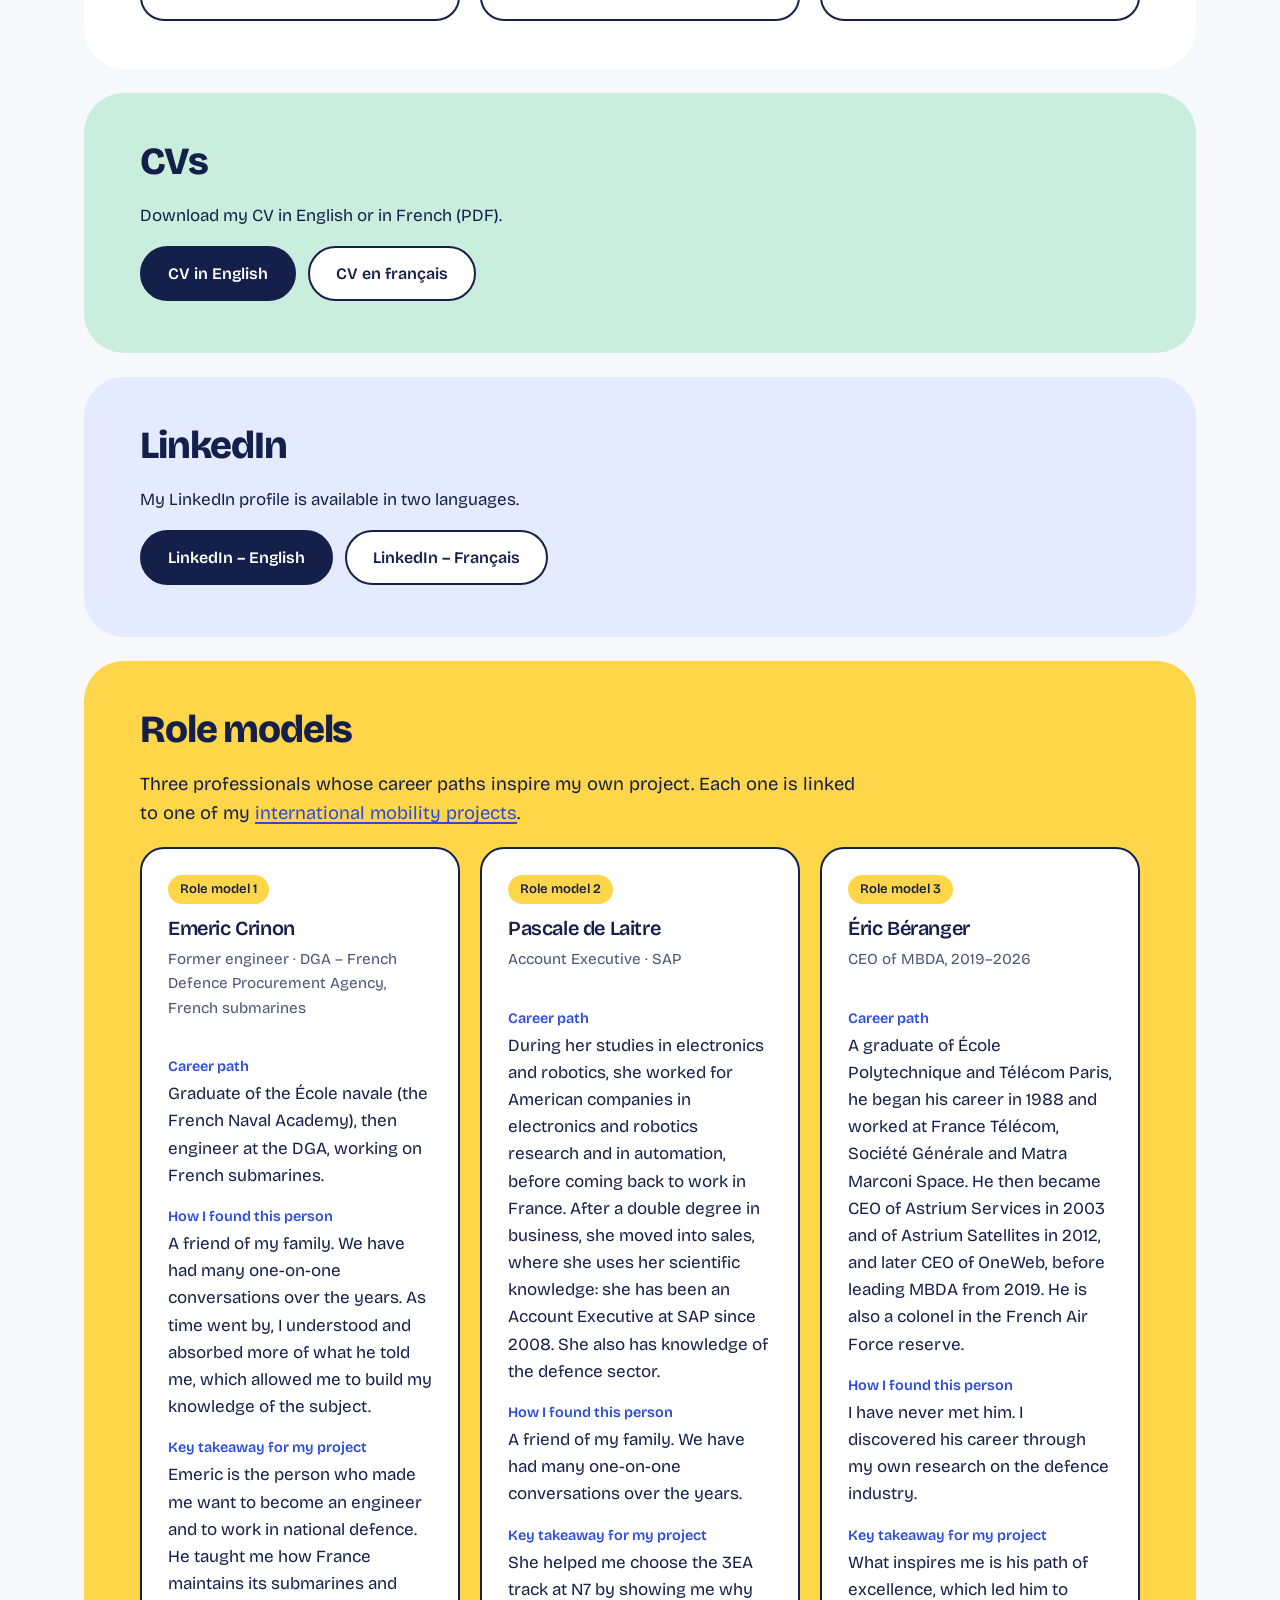
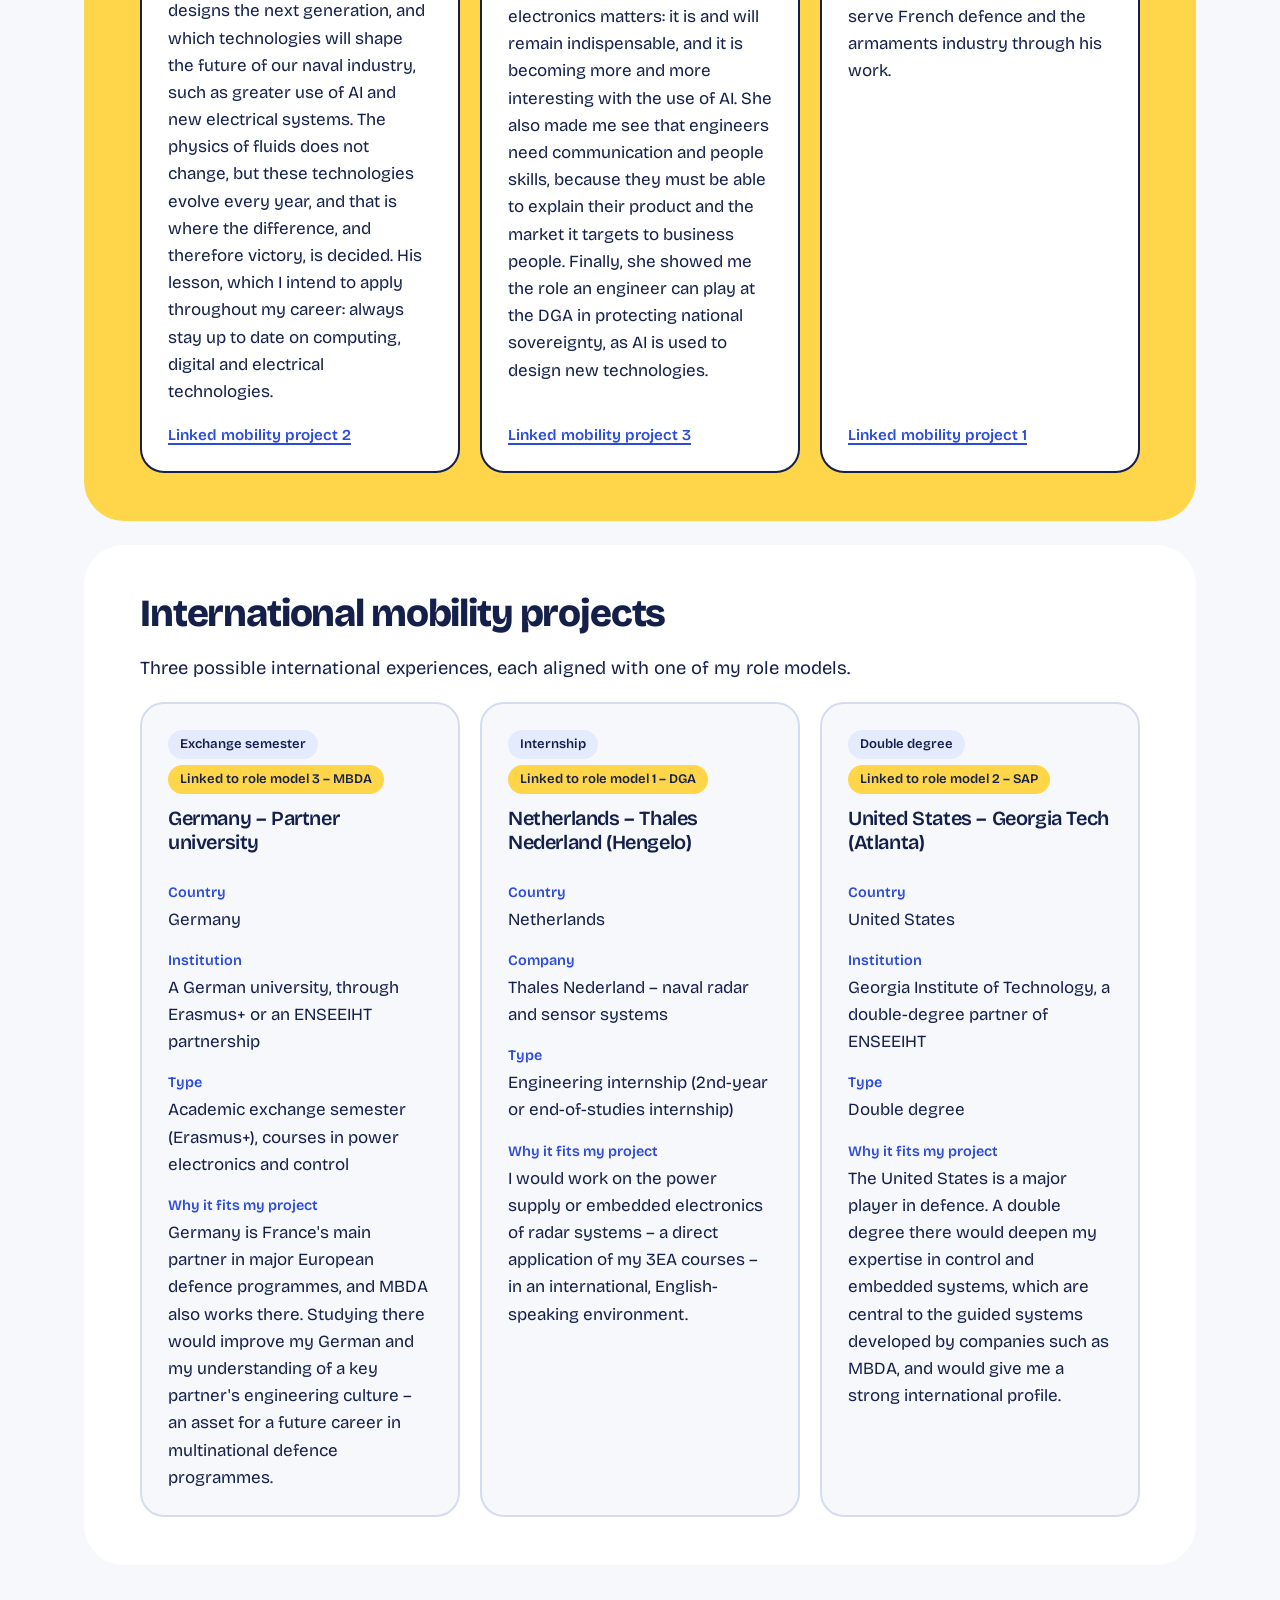
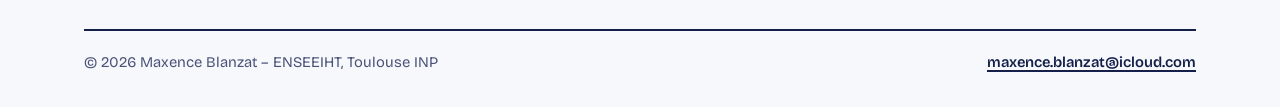
==== commit 14f4f14f: "Add elevator pitch video Co-Authored-By: Claude Opus 5.5 <noreply@anthropic.com>" ====
--- a/careers.html
+++ b/careers.html
@@ -4,7 +4,7 @@
   <meta charset="UTF-8">
   <meta name="viewport" content="width=device-width, initial-scale=1">
   <title>Careers | Maxence Blanzat – ePortfolio</title>
-  <link rel="stylesheet" href="style.css?v=2">
+  <link rel="stylesheet" href="style.css?v=3">
   <script src="dev.js" defer></script>
 </head>
 <body>
@@ -41,6 +41,18 @@
   <!-- ================= ELEVATOR PITCH ================= -->
   <section class="section" id="elevator-pitch">
     <h2>Elevator Pitch – my Unique Value Proposal</h2>
+    <p class="lead">A 2–3 minute video in which I introduce myself and explain my career project.</p>
+
+    <div class="video-wrapper vertical">
+      <iframe
+        src="https://www.youtube-nocookie.com/embed/G0DycvVgbfc"
+        title="Elevator pitch – Maxence Blanzat"
+        loading="lazy"
+        allow="accelerometer; autoplay; clipboard-write; encrypted-media; gyroscope; picture-in-picture; web-share"
+        referrerpolicy="strict-origin-when-cross-origin"
+        allowfullscreen></iframe>
+    </div>
+
     <h3>Structure of the pitch</h3>
     <div class="pitch-structure">
       <div>
--- a/style.css
+++ b/style.css
@@ -414,6 +414,11 @@
   overflow: hidden;
   margin-top: 8px;
 }
+.video-wrapper.vertical {
+  aspect-ratio: 9 / 16;
+  max-width: 360px;
+  margin-inline: auto;
+}
 .video-wrapper iframe {
   position: absolute;
   inset: 0;
